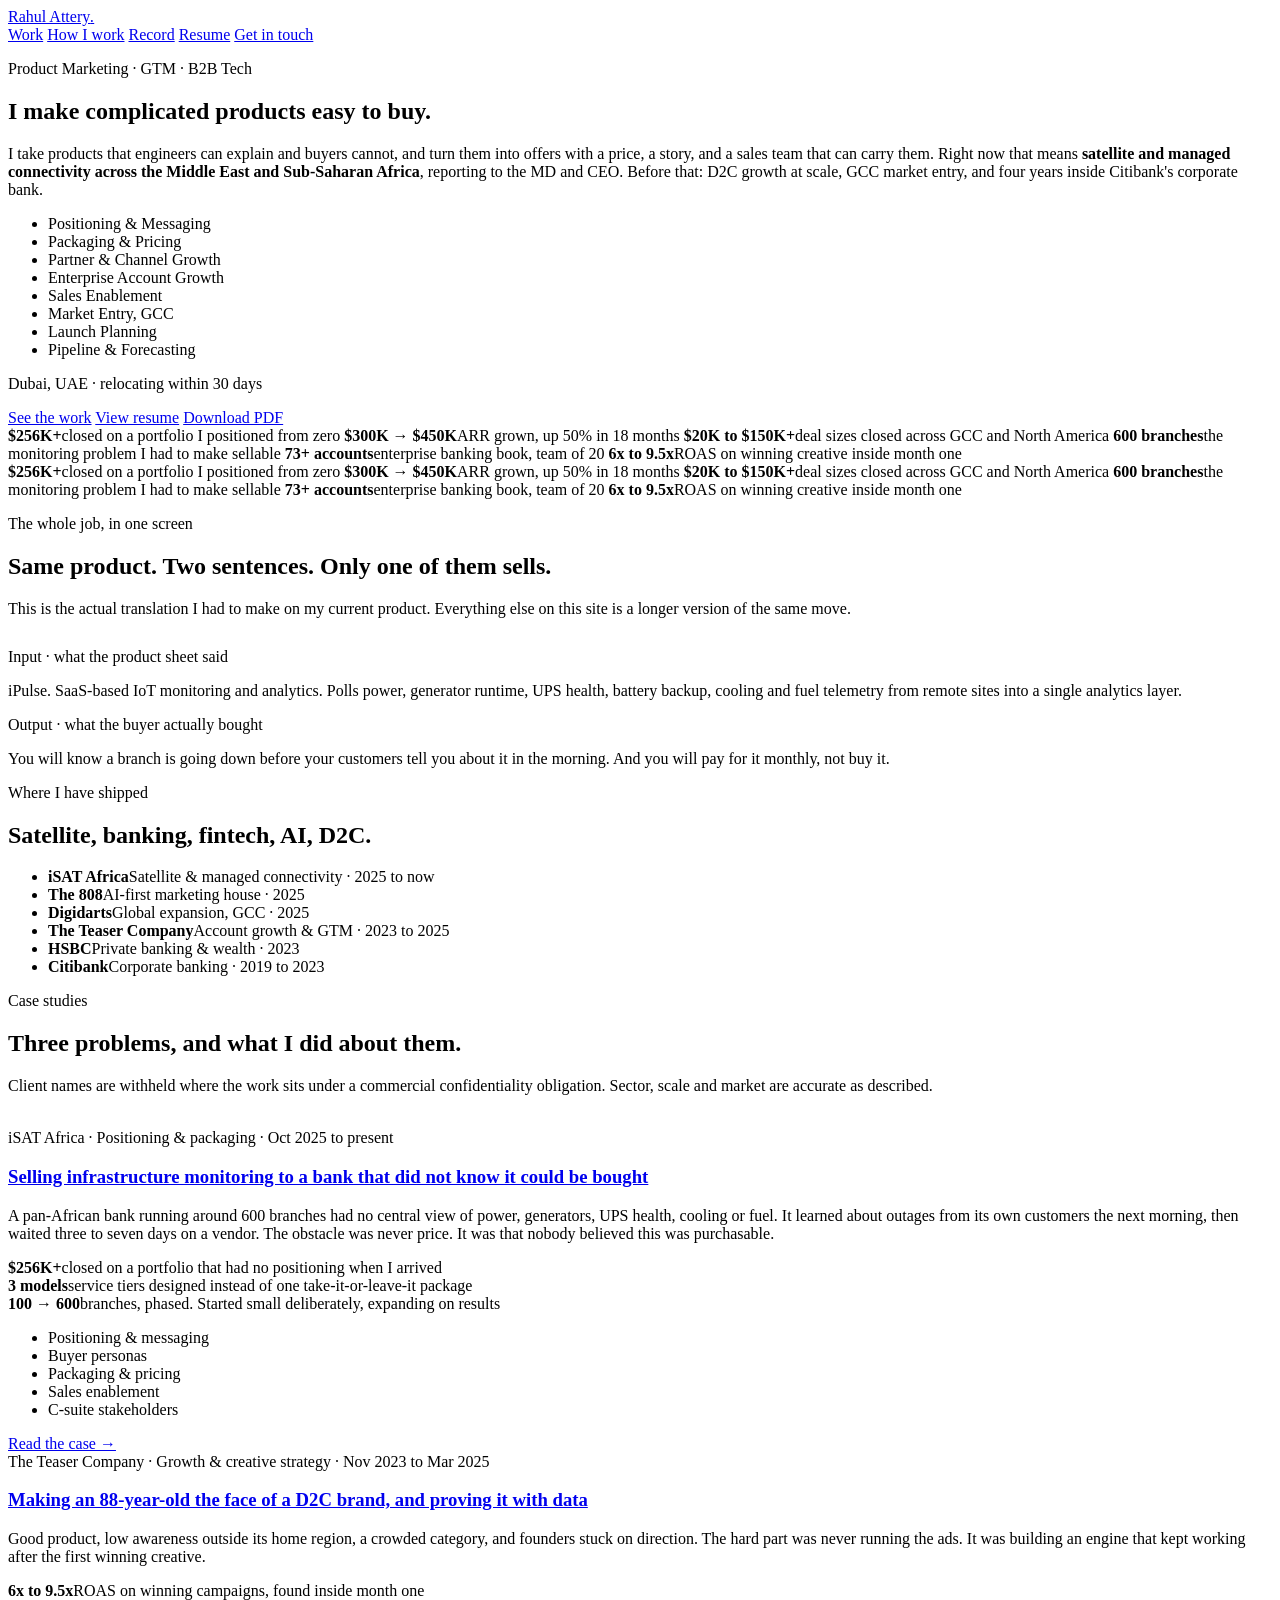
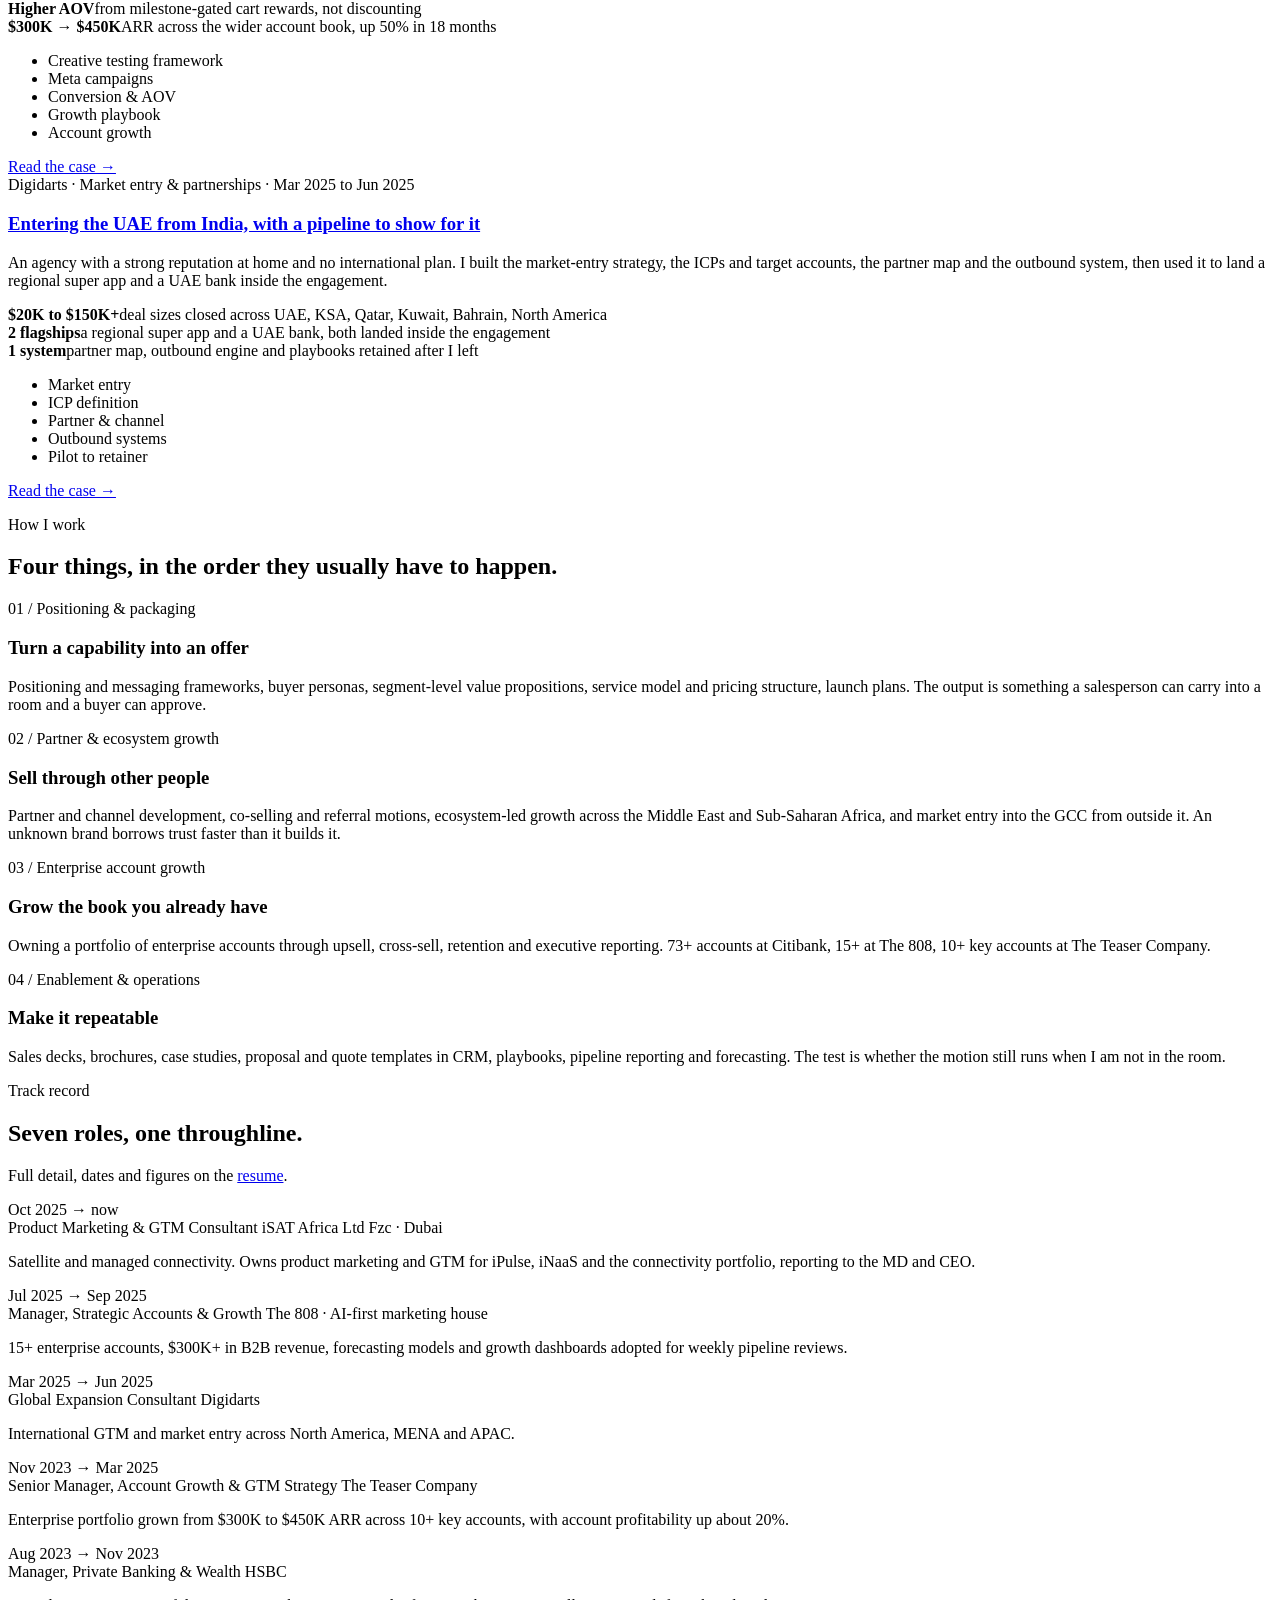
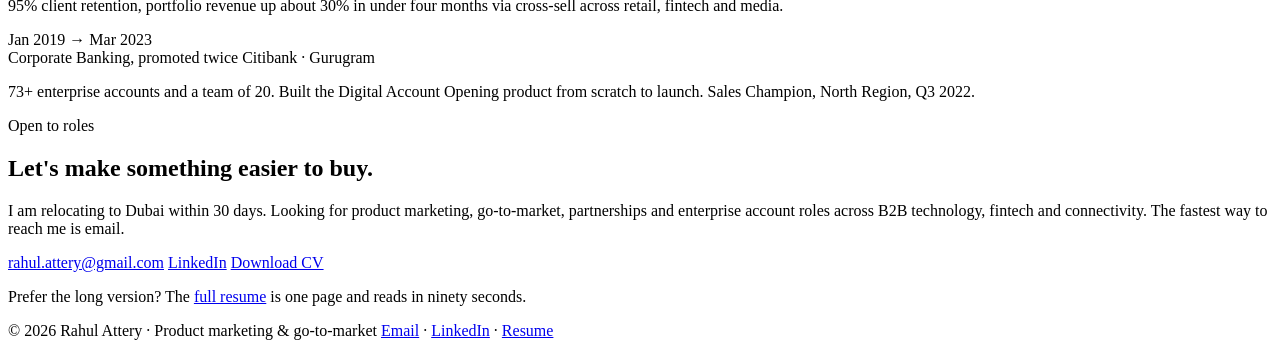
==== index.html @ 6b02cf7b "Add files via upload" ====
<!DOCTYPE html>
<html lang="en">
<head>
<meta charset="utf-8">
<meta name="viewport" content="width=device-width, initial-scale=1">
<title>Rahul Attery | Product Marketing &amp; Go-to-Market | B2B Tech, Fintech, Connectivity</title>
<meta name="description" content="Product marketing and GTM lead. I take products engineers can explain and buyers cannot, and turn them into offers with a price, a story and a sales team that can carry them. Dubai, UAE.">
<meta property="og:title" content="Rahul Attery | Product Marketing &amp; Go-to-Market">
<meta property="og:description" content="I make complicated products easy to buy. Selected work in satellite and managed connectivity, D2C growth and GCC market entry.">
<meta property="og:type" content="website">
<link rel="preconnect" href="https://fonts.googleapis.com">
<link rel="preconnect" href="https://fonts.gstatic.com" crossorigin>
<link href="https://fonts.googleapis.com/css2?family=Bricolage+Grotesque:opsz,wght@12..96,400;12..96,700;12..96,800&family=Inter:wght@400;500;600&family=Instrument+Serif:ital@0;1&family=JetBrains+Mono:wght@400;500;700&display=swap" rel="stylesheet">
<link rel="stylesheet" href="assets/site.css">
</head>
<body>

<header class="nav">
  <div class="nav__in">
    <a class="brand" href="index.html">Rahul Attery<em>.</em></a>
    <nav class="navlinks" aria-label="Main">
      <a href="#work">Work</a>
      <a class="hide-xs" href="#how">How I work</a>
      <a class="hide-xs" href="#record">Record</a>
      <a href="resume.html">Resume</a>
      <a class="btn btn--sm btn--flame" href="#contact">Get in touch</a>
    </nav>
  </div>
</header>

<main>

  <!-- HERO -->
  <section class="wrap hero" id="top">
    <p class="eyebrow eyebrow--flame"><span class="dot"></span> Product Marketing &middot; GTM &middot; B2B Tech</p>
    <h1>I make complicated products <span class="it">easy to buy.</span></h1>
    <p class="hero__sub">I take products that engineers can explain and buyers cannot, and turn them into offers with a price, a story, and a sales team that can carry them. Right now that means <b>satellite and managed connectivity across the Middle East and Sub-Saharan Africa</b>, reporting to the MD and CEO. Before that: D2C growth at scale, GCC market entry, and four years inside Citibank's corporate bank.</p>

    <ul class="pillrow">
      <li>Positioning &amp; Messaging</li>
      <li>Packaging &amp; Pricing</li>
      <li>Partner &amp; Channel Growth</li>
      <li>Enterprise Account Growth</li>
      <li>Sales Enablement</li>
      <li>Market Entry, GCC</li>
      <li>Launch Planning</li>
      <li>Pipeline &amp; Forecasting</li>
    </ul>

    <p class="locbadge"><span class="dot dot--live"></span> Dubai, UAE &middot; relocating within 30 days</p>

    <div class="ctarow">
      <a class="btn" href="#work">See the work</a>
      <a class="btn btn--ghost" href="resume.html">View resume</a>
      <a class="btn btn--ghost" href="assets/Rahul_Attery_Resume.pdf" download>Download PDF</a>
    </div>
  </section>

  <!-- TICKER -->
  <div class="ticker" aria-label="Headline numbers">
    <div class="ticker__track">
      <div>
        <b>$256K+</b><span>closed on a portfolio I positioned from zero</span>
        <b>$300K &rarr; $450K</b><span>ARR grown, up 50% in 18 months</span>
        <b>$20K to $150K+</b><span>deal sizes closed across GCC and North America</span>
        <b>600 branches</b><span>the monitoring problem I had to make sellable</span>
        <b>73+ accounts</b><span>enterprise banking book, team of 20</span>
        <b>6x to 9.5x</b><span>ROAS on winning creative inside month one</span>
      </div>
      <div aria-hidden="true">
        <b>$256K+</b><span>closed on a portfolio I positioned from zero</span>
        <b>$300K &rarr; $450K</b><span>ARR grown, up 50% in 18 months</span>
        <b>$20K to $150K+</b><span>deal sizes closed across GCC and North America</span>
        <b>600 branches</b><span>the monitoring problem I had to make sellable</span>
        <b>73+ accounts</b><span>enterprise banking book, team of 20</span>
        <b>6x to 9.5x</b><span>ROAS on winning creative inside month one</span>
      </div>
    </div>
  </div>

  <!-- SIGNATURE -->
  <section class="wrap section" id="translate">
    <div class="shead rv" style="margin-bottom: 30px;">
      <p class="eyebrow eyebrow--plain">The whole job, in one screen</p>
      <h2>Same product. <span class="it">Two sentences.</span> Only one of them sells.</h2>
      <p>This is the actual translation I had to make on my current product. Everything else on this site is a longer version of the same move.</p>
    </div>

    <div class="signal rv">
      <div class="signal__raw">
        <span class="lab">Input &middot; what the product sheet said</span>
        <p>iPulse. SaaS-based IoT monitoring and analytics. Polls power, generator runtime, UPS health, battery backup, cooling and fuel telemetry from remote sites into a single analytics layer.</p>
      </div>
      <div class="signal__out">
        <span class="lab">Output &middot; what the buyer actually bought</span>
        <p>You will know a branch is going down before your customers tell you about it in the morning. And you will pay for it monthly, not buy it.</p>
      </div>
    </div>
  </section>

  <!-- ORGS -->
  <section class="wrap section" style="padding-top: 0;">
    <div class="shead shead--wide rv">
      <p class="eyebrow eyebrow--aqua">Where I have shipped</p>
      <h2>Satellite, banking, fintech, AI, D2C.</h2>
    </div>
    <ul class="orgs rv">
      <li><b>iSAT Africa</b><span>Satellite &amp; managed connectivity &middot; 2025 to now</span></li>
      <li><b>The 808</b><span>AI-first marketing house &middot; 2025</span></li>
      <li><b>Digidarts</b><span>Global expansion, GCC &middot; 2025</span></li>
      <li><b>The Teaser Company</b><span>Account growth &amp; GTM &middot; 2023 to 2025</span></li>
      <li><b>HSBC</b><span>Private banking &amp; wealth &middot; 2023</span></li>
      <li><b>Citibank</b><span>Corporate banking &middot; 2019 to 2023</span></li>
    </ul>
  </section>

  <!-- WORK -->
  <section class="wrap section" id="work">
    <div class="shead shead--wide rv" style="margin-bottom: 34px;">
      <p class="eyebrow">Case studies</p>
      <h2>Three problems, and <span class="it">what I did about them.</span></h2>
      <p>Client names are withheld where the work sits under a commercial confidentiality obligation. Sector, scale and market are accurate as described.</p>
    </div>

    <!-- CASE 1 -->
    <article class="case-card cc--1 rv">
      <div class="case-card__bar">iSAT Africa &middot; Positioning &amp; packaging &middot; Oct 2025 to present</div>
      <div class="case-card__body">
        <h3><a href="work/isat-ipulse.html">Selling infrastructure monitoring to a bank that did not know it could be bought</a></h3>
        <p class="case-card__lede">A pan-African bank running around 600 branches had no central view of power, generators, UPS health, cooling or fuel. It learned about outages from its own customers the next morning, then waited three to seven days on a vendor. The obstacle was never price. It was that nobody believed this was purchasable.</p>
        <div class="stats">
          <div class="stat"><b>$256K+</b><span>closed on a portfolio that had no positioning when I arrived</span></div>
          <div class="stat"><b>3 models</b><span>service tiers designed instead of one take-it-or-leave-it package</span></div>
          <div class="stat"><b>100 &rarr; 600</b><span>branches, phased. Started small deliberately, expanding on results</span></div>
        </div>
        <ul class="tags">
          <li>Positioning &amp; messaging</li><li>Buyer personas</li><li>Packaging &amp; pricing</li><li>Sales enablement</li><li>C-suite stakeholders</li>
        </ul>
        <a class="btn btn--sm" href="work/isat-ipulse.html">Read the case &rarr;</a>
      </div>
    </article>

    <!-- CASE 2 -->
    <article class="case-card cc--2 rv">
      <div class="case-card__bar">The Teaser Company &middot; Growth &amp; creative strategy &middot; Nov 2023 to Mar 2025</div>
      <div class="case-card__body">
        <h3><a href="work/d2c-growth-engine.html">Making an 88-year-old the face of a D2C brand, and proving it with data</a></h3>
        <p class="case-card__lede">Good product, low awareness outside its home region, a crowded category, and founders stuck on direction. The hard part was never running the ads. It was building an engine that kept working after the first winning creative.</p>
        <div class="stats">
          <div class="stat"><b>6x to 9.5x</b><span>ROAS on winning campaigns, found inside month one</span></div>
          <div class="stat"><b>Higher AOV</b><span>from milestone-gated cart rewards, not discounting</span></div>
          <div class="stat"><b>$300K &rarr; $450K</b><span>ARR across the wider account book, up 50% in 18 months</span></div>
        </div>
        <ul class="tags">
          <li>Creative testing framework</li><li>Meta campaigns</li><li>Conversion &amp; AOV</li><li>Growth playbook</li><li>Account growth</li>
        </ul>
        <a class="btn btn--sm" href="work/d2c-growth-engine.html">Read the case &rarr;</a>
      </div>
    </article>

    <!-- CASE 3 -->
    <article class="case-card cc--3 rv">
      <div class="case-card__bar">Digidarts &middot; Market entry &amp; partnerships &middot; Mar 2025 to Jun 2025</div>
      <div class="case-card__body">
        <h3><a href="work/mena-market-entry.html">Entering the UAE from India, with a pipeline to show for it</a></h3>
        <p class="case-card__lede">An agency with a strong reputation at home and no international plan. I built the market-entry strategy, the ICPs and target accounts, the partner map and the outbound system, then used it to land a regional super app and a UAE bank inside the engagement.</p>
        <div class="stats">
          <div class="stat"><b>$20K to $150K+</b><span>deal sizes closed across UAE, KSA, Qatar, Kuwait, Bahrain, North America</span></div>
          <div class="stat"><b>2 flagships</b><span>a regional super app and a UAE bank, both landed inside the engagement</span></div>
          <div class="stat"><b>1 system</b><span>partner map, outbound engine and playbooks retained after I left</span></div>
        </div>
        <ul class="tags">
          <li>Market entry</li><li>ICP definition</li><li>Partner &amp; channel</li><li>Outbound systems</li><li>Pilot to retainer</li>
        </ul>
        <a class="btn btn--sm" href="work/mena-market-entry.html">Read the case &rarr;</a>
      </div>
    </article>
  </section>

  <!-- HOW I WORK -->
  <section class="wrap section" id="how">
    <div class="shead shead--wide rv">
      <p class="eyebrow eyebrow--violet">How I work</p>
      <h2>Four things, in the order they <span class="it">usually have to happen.</span></h2>
    </div>
    <div class="spec">
      <div class="spec__item rv">
        <span class="spec__no">01 / Positioning &amp; packaging</span>
        <h3>Turn a capability into an offer</h3>
        <p>Positioning and messaging frameworks, buyer personas, segment-level value propositions, service model and pricing structure, launch plans. The output is something a salesperson can carry into a room and a buyer can approve.</p>
      </div>
      <div class="spec__item rv">
        <span class="spec__no">02 / Partner &amp; ecosystem growth</span>
        <h3>Sell through other people</h3>
        <p>Partner and channel development, co-selling and referral motions, ecosystem-led growth across the Middle East and Sub-Saharan Africa, and market entry into the GCC from outside it. An unknown brand borrows trust faster than it builds it.</p>
      </div>
      <div class="spec__item rv">
        <span class="spec__no">03 / Enterprise account growth</span>
        <h3>Grow the book you already have</h3>
        <p>Owning a portfolio of enterprise accounts through upsell, cross-sell, retention and executive reporting. 73+ accounts at Citibank, 15+ at The 808, 10+ key accounts at The Teaser Company.</p>
      </div>
      <div class="spec__item rv">
        <span class="spec__no">04 / Enablement &amp; operations</span>
        <h3>Make it repeatable</h3>
        <p>Sales decks, brochures, case studies, proposal and quote templates in CRM, playbooks, pipeline reporting and forecasting. The test is whether the motion still runs when I am not in the room.</p>
      </div>
    </div>
  </section>

  <!-- RECORD -->
  <section class="wrap section" id="record">
    <div class="shead shead--wide rv">
      <p class="eyebrow eyebrow--aqua">Track record</p>
      <h2>Seven roles, one throughline.</h2>
      <p>Full detail, dates and figures on the <a href="resume.html">resume</a>.</p>
    </div>
    <div class="tl rv">
      <div class="tl__row">
        <span class="tl__when">Oct 2025 &rarr; now</span>
        <div>
          <span class="tl__role">Product Marketing &amp; GTM Consultant</span>
          <span class="tl__org">iSAT Africa Ltd Fzc &middot; Dubai</span>
          <p class="tl__what">Satellite and managed connectivity. Owns product marketing and GTM for iPulse, iNaaS and the connectivity portfolio, reporting to the MD and CEO.</p>
        </div>
      </div>
      <div class="tl__row">
        <span class="tl__when">Jul 2025 &rarr; Sep 2025</span>
        <div>
          <span class="tl__role">Manager, Strategic Accounts &amp; Growth</span>
          <span class="tl__org">The 808 &middot; AI-first marketing house</span>
          <p class="tl__what">15+ enterprise accounts, $300K+ in B2B revenue, forecasting models and growth dashboards adopted for weekly pipeline reviews.</p>
        </div>
      </div>
      <div class="tl__row">
        <span class="tl__when">Mar 2025 &rarr; Jun 2025</span>
        <div>
          <span class="tl__role">Global Expansion Consultant</span>
          <span class="tl__org">Digidarts</span>
          <p class="tl__what">International GTM and market entry across North America, MENA and APAC.</p>
        </div>
      </div>
      <div class="tl__row">
        <span class="tl__when">Nov 2023 &rarr; Mar 2025</span>
        <div>
          <span class="tl__role">Senior Manager, Account Growth &amp; GTM Strategy</span>
          <span class="tl__org">The Teaser Company</span>
          <p class="tl__what">Enterprise portfolio grown from $300K to $450K ARR across 10+ key accounts, with account profitability up about 20%.</p>
        </div>
      </div>
      <div class="tl__row">
        <span class="tl__when">Aug 2023 &rarr; Nov 2023</span>
        <div>
          <span class="tl__role">Manager, Private Banking &amp; Wealth</span>
          <span class="tl__org">HSBC</span>
          <p class="tl__what">95% client retention, portfolio revenue up about 30% in under four months via cross-sell across retail, fintech and media.</p>
        </div>
      </div>
      <div class="tl__row">
        <span class="tl__when">Jan 2019 &rarr; Mar 2023</span>
        <div>
          <span class="tl__role">Corporate Banking, promoted twice</span>
          <span class="tl__org">Citibank &middot; Gurugram</span>
          <p class="tl__what">73+ enterprise accounts and a team of 20. Built the Digital Account Opening product from scratch to launch. Sales Champion, North Region, Q3 2022.</p>
        </div>
      </div>
    </div>
  </section>

  <!-- CONTACT -->
  <section class="wrap section" id="contact">
    <div class="cta rv">
      <p class="eyebrow eyebrow--flame"><span class="dot dot--live"></span> Open to roles</p>
      <h2>Let's make something <span class="it">easier to buy.</span></h2>
      <p>I am relocating to Dubai within 30 days. Looking for product marketing, go-to-market, partnerships and enterprise account roles across B2B technology, fintech and connectivity. The fastest way to reach me is email.</p>
      <div class="ctarow">
        <a class="btn" href="mailto:rahul.attery@gmail.com">rahul.attery@gmail.com</a>
        <a class="btn btn--ghost" href="https://linkedin.com/in/rahulattery" target="_blank" rel="noopener">LinkedIn</a>
        <a class="btn btn--ghost" href="assets/Rahul_Attery_Resume.pdf" download>Download CV</a>
      </div>
      <p class="contactline">Prefer the long version? The <a href="resume.html">full resume</a> is one page and reads in ninety seconds.</p>
    </div>
  </section>

</main>

<footer class="wrap foot">
  <span>&copy; 2026 Rahul Attery &middot; Product marketing &amp; go-to-market</span>
  <span><a href="mailto:rahul.attery@gmail.com">Email</a> &middot; <a href="https://linkedin.com/in/rahulattery" target="_blank" rel="noopener">LinkedIn</a> &middot; <a href="resume.html">Resume</a></span>
</footer>

<script src="assets/site.js"></script>
</body>
</html>
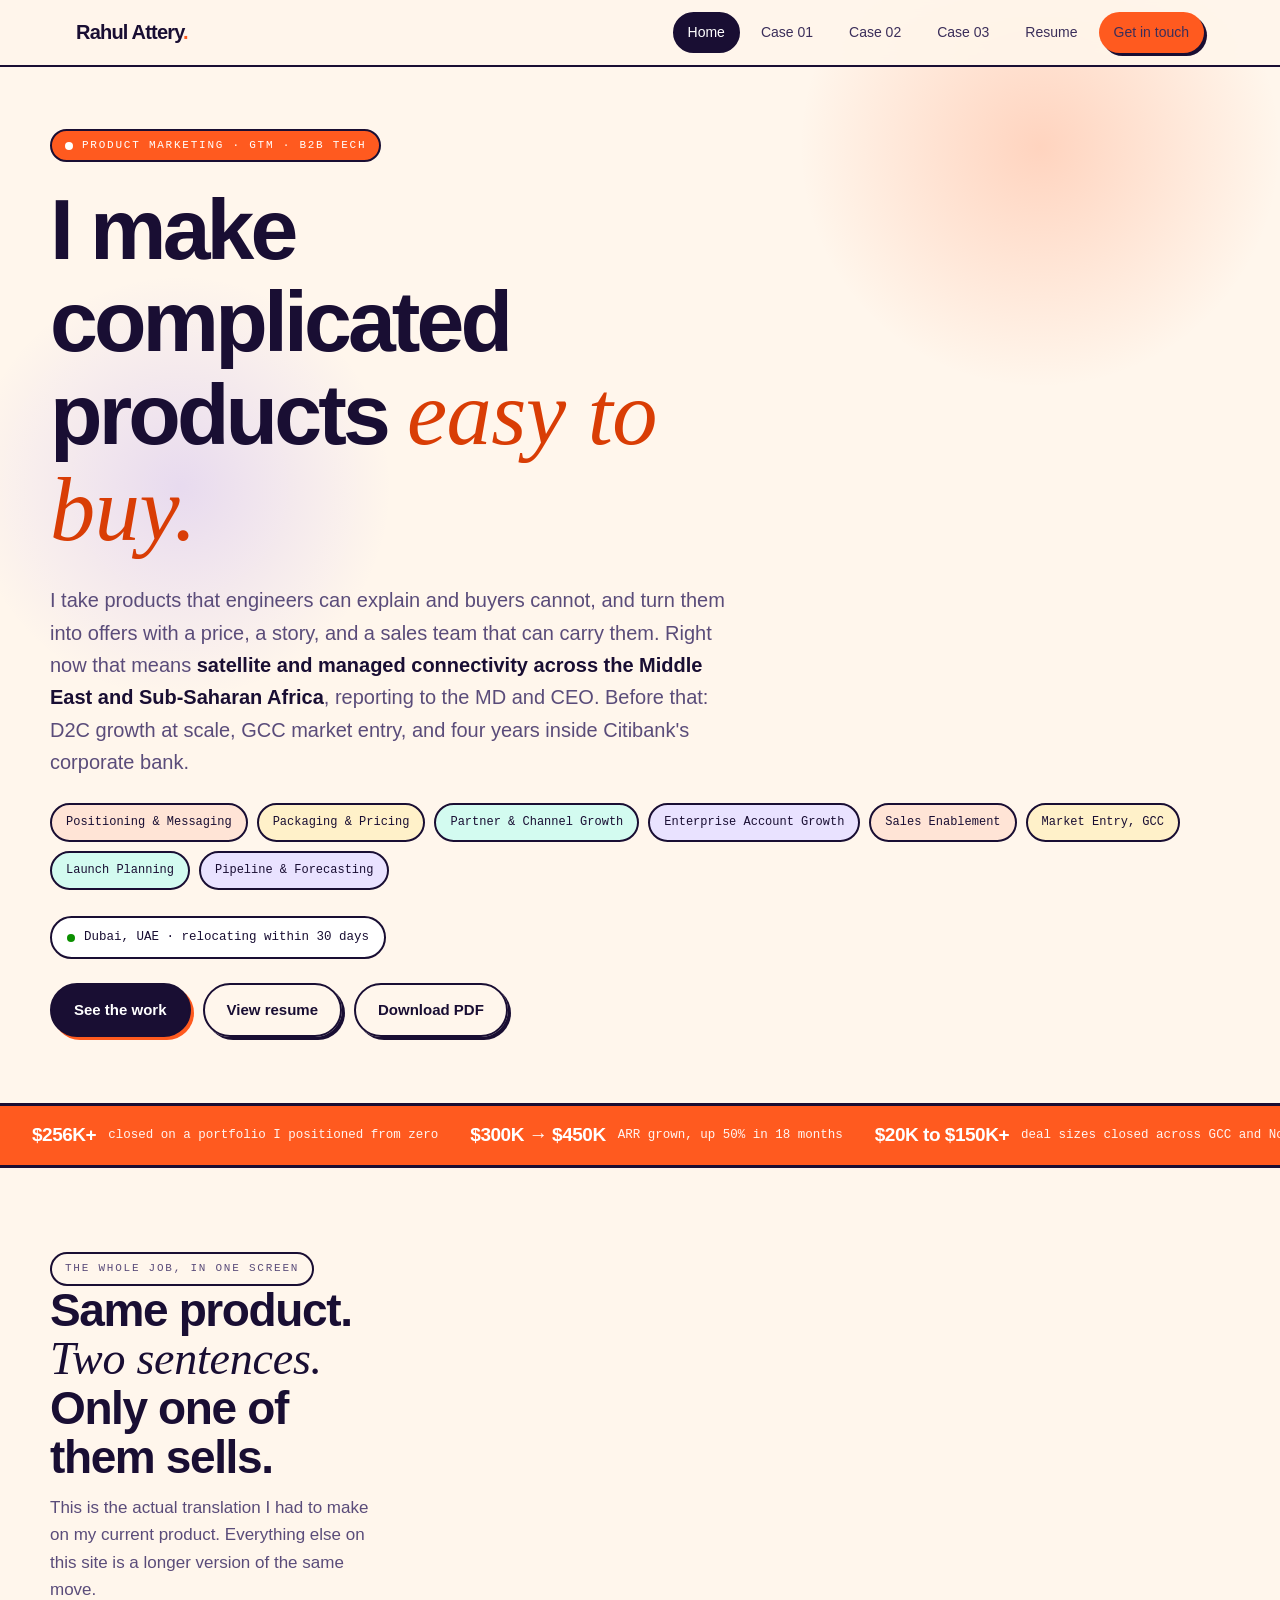
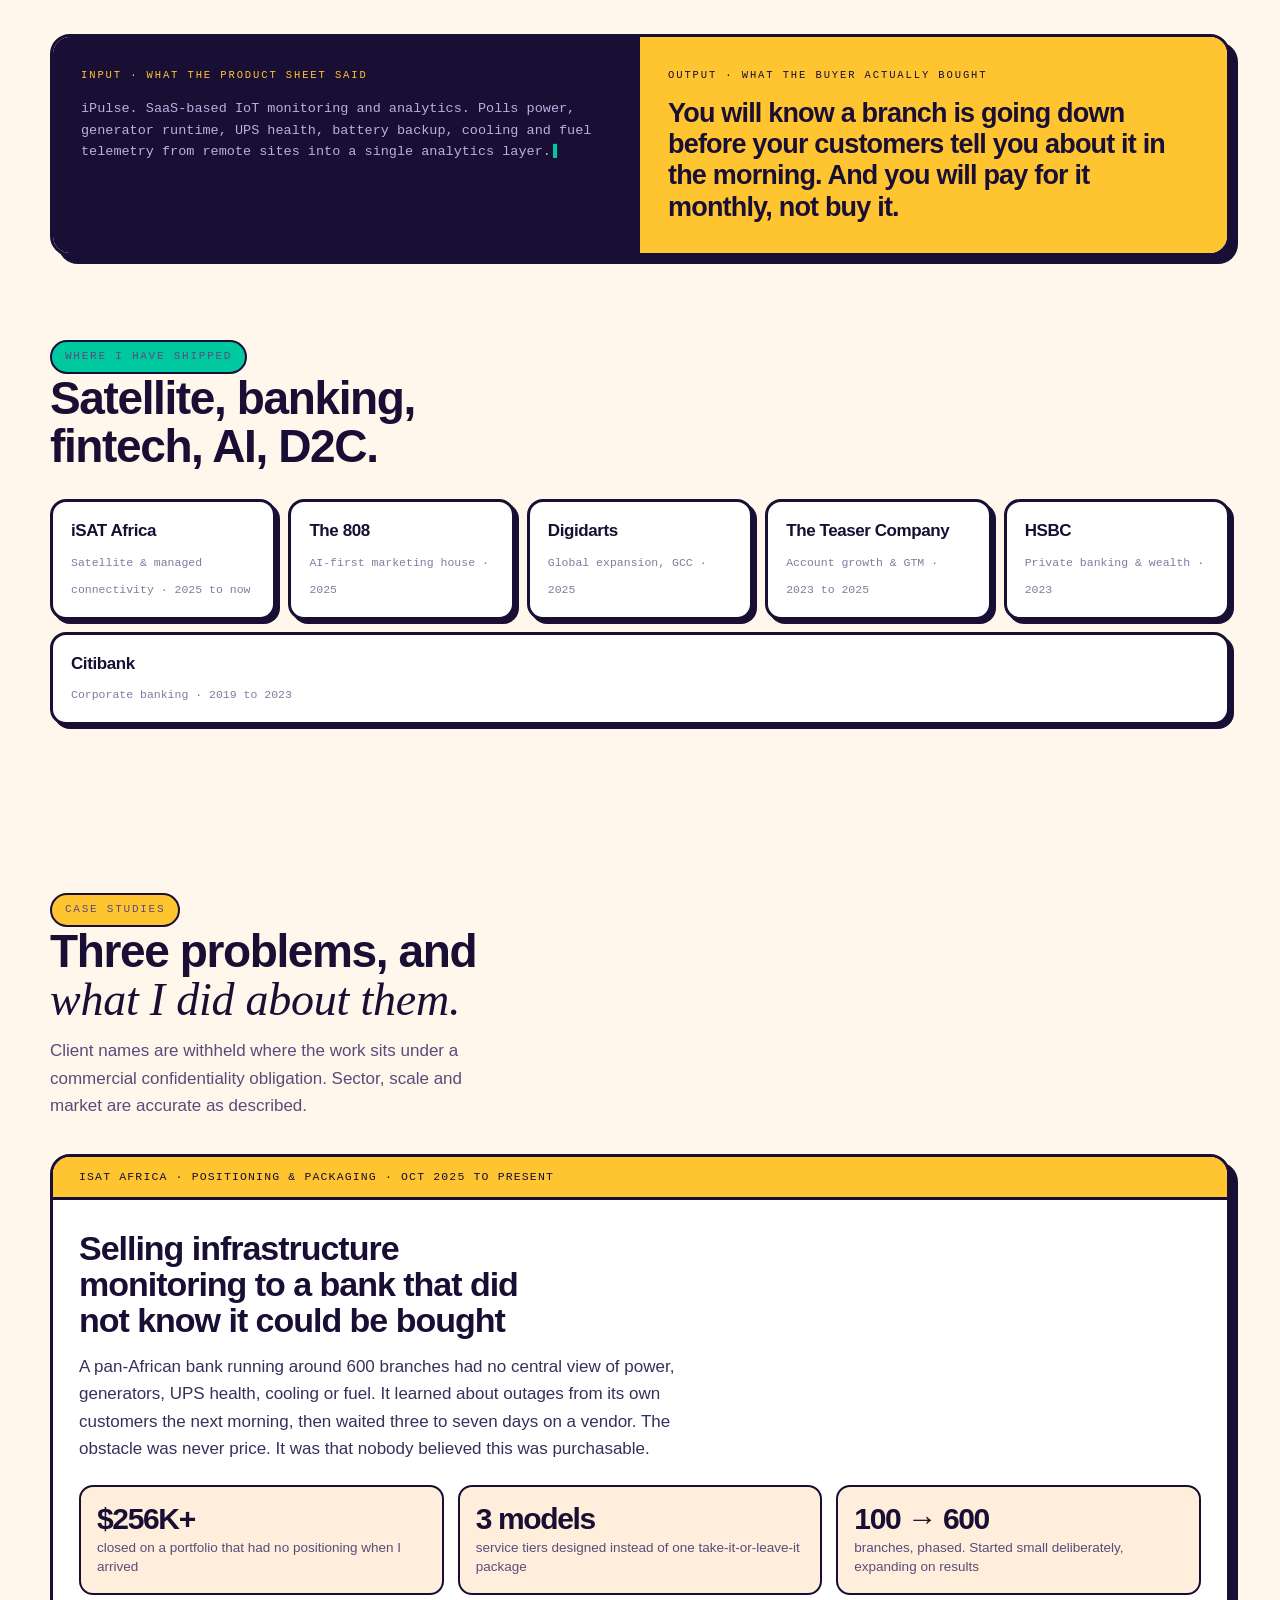
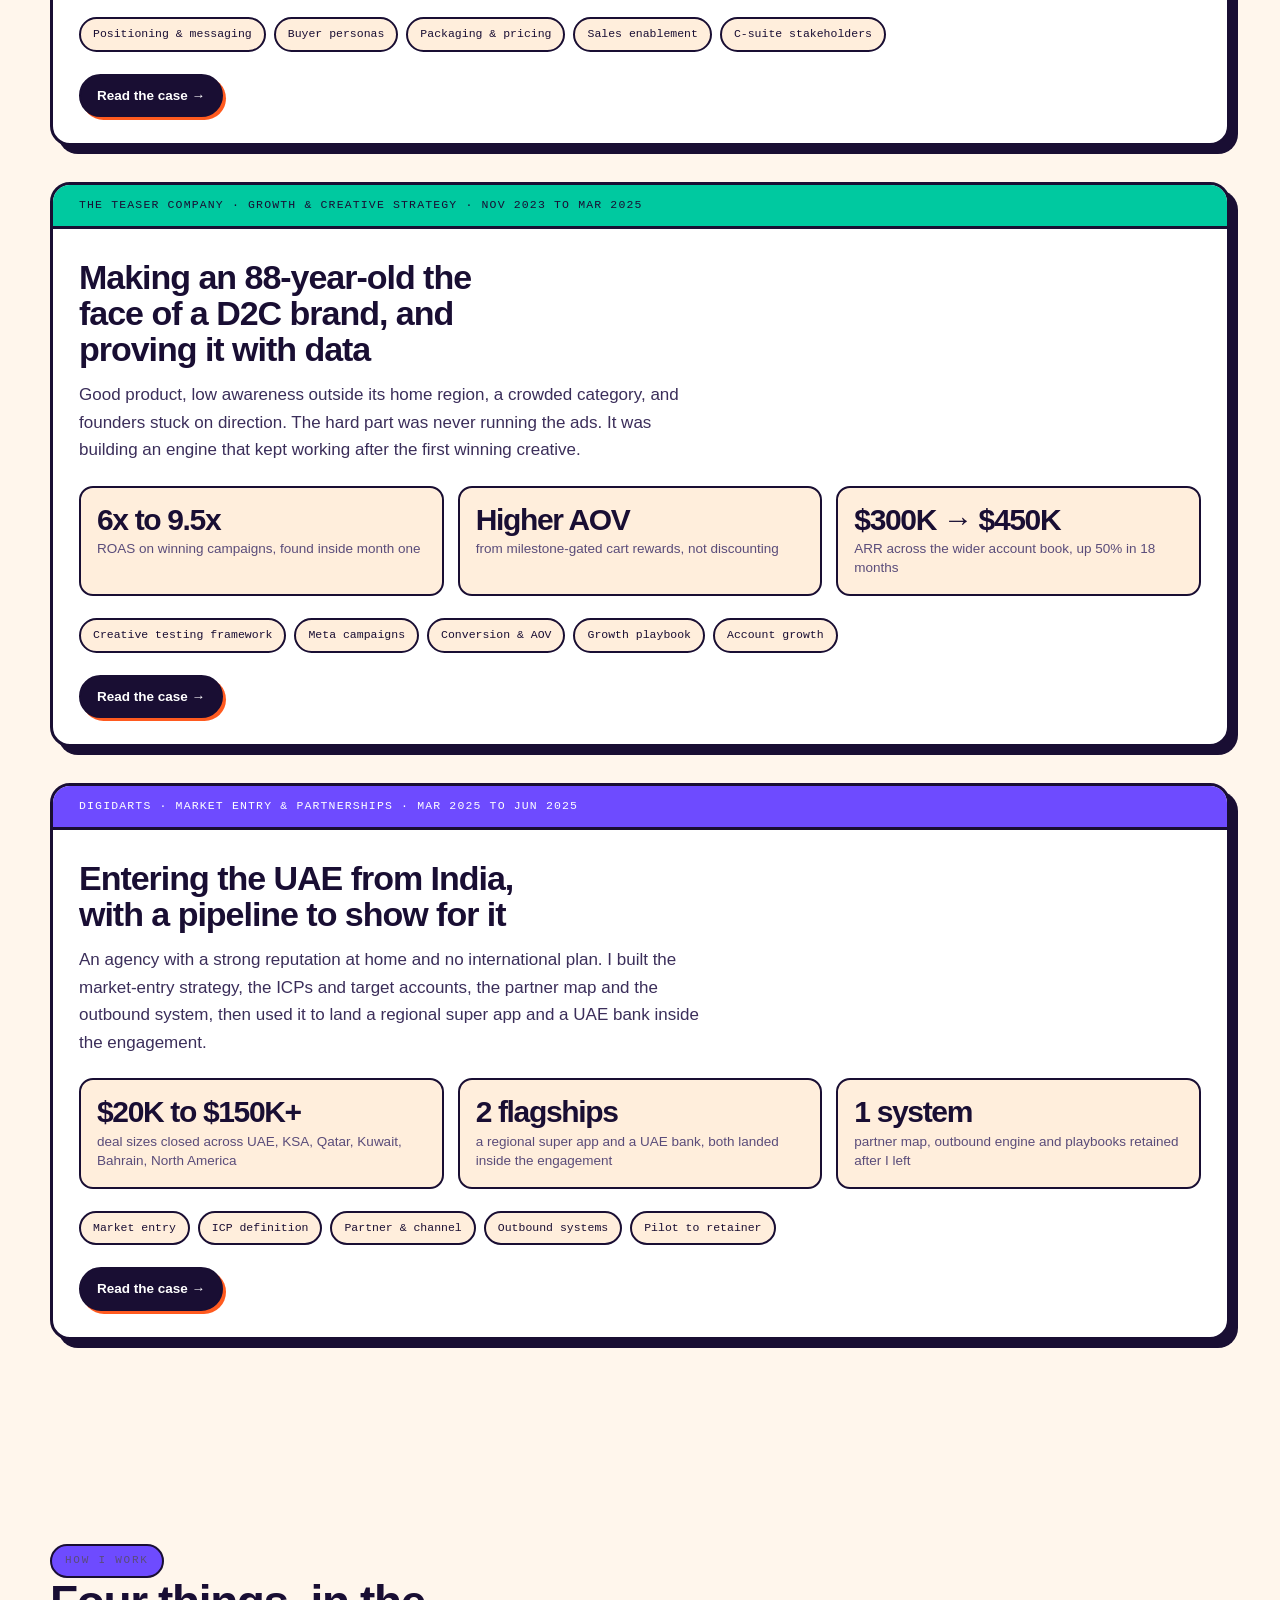
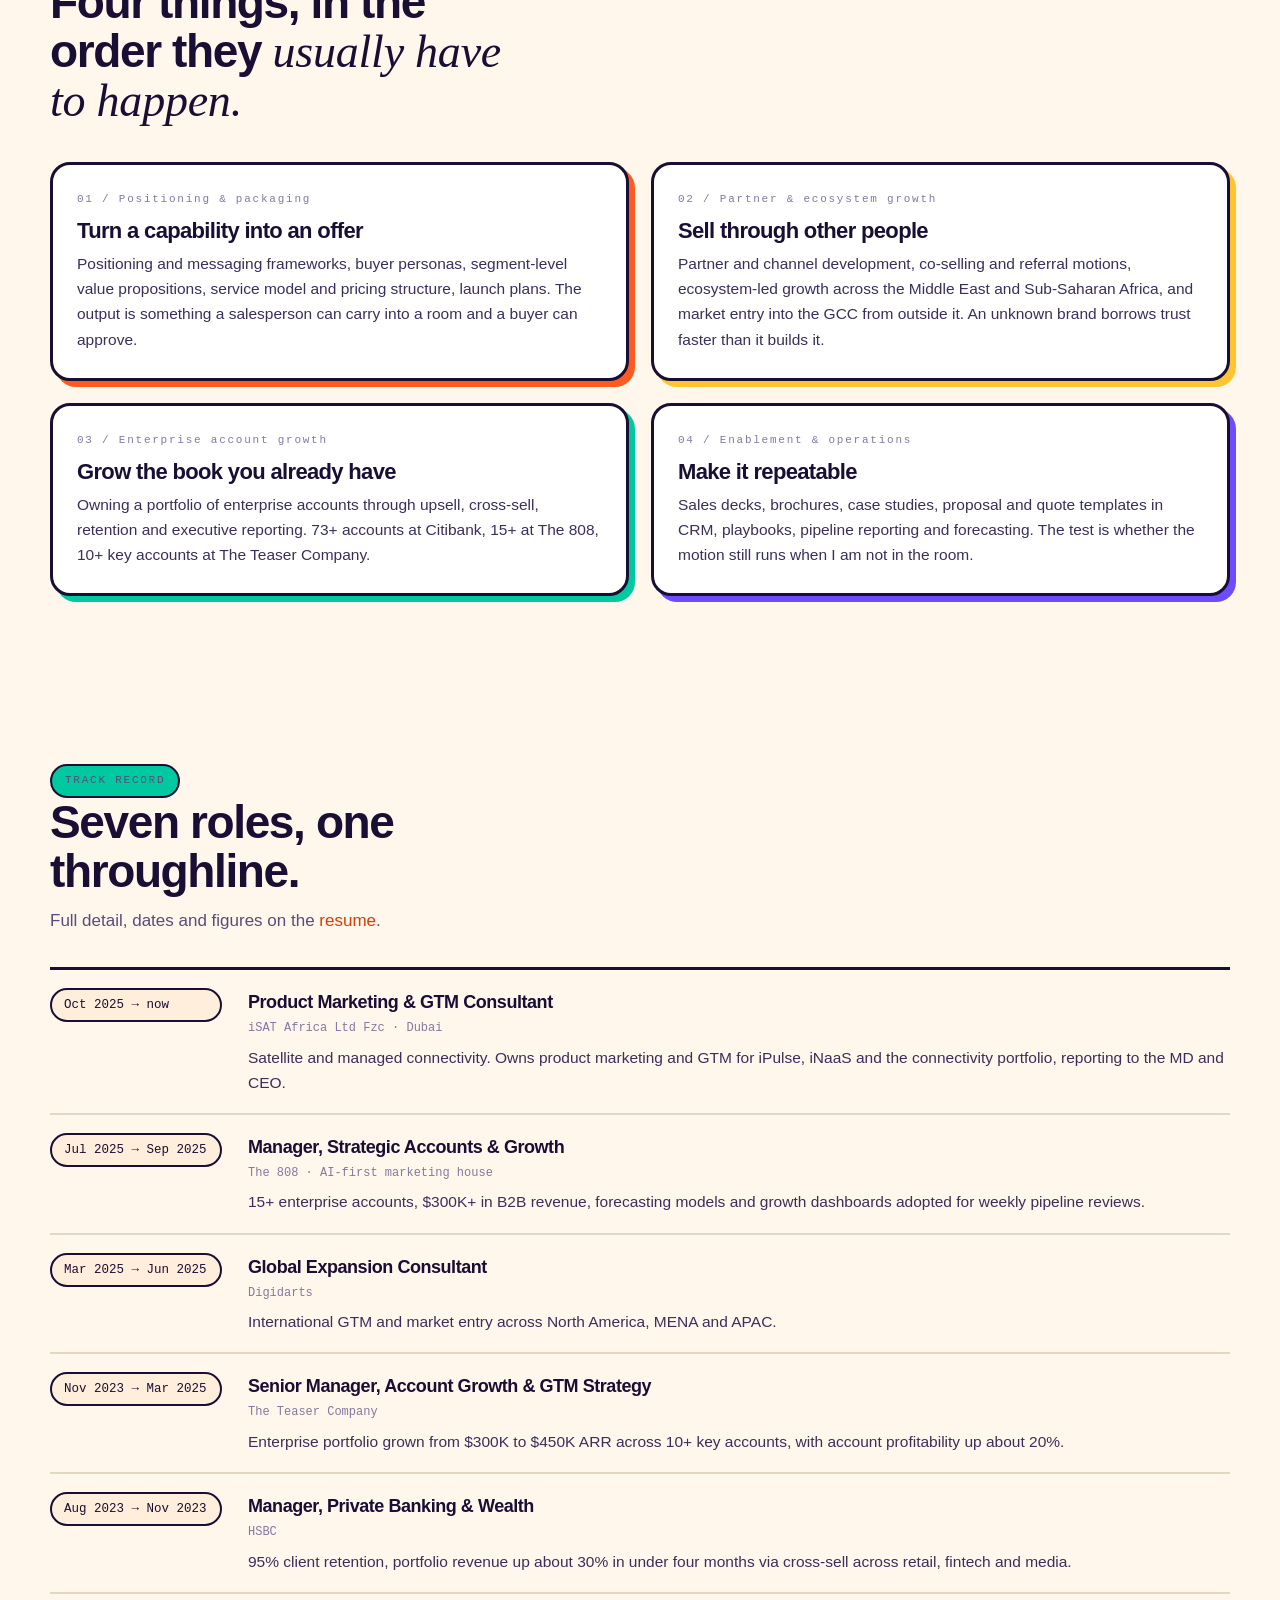
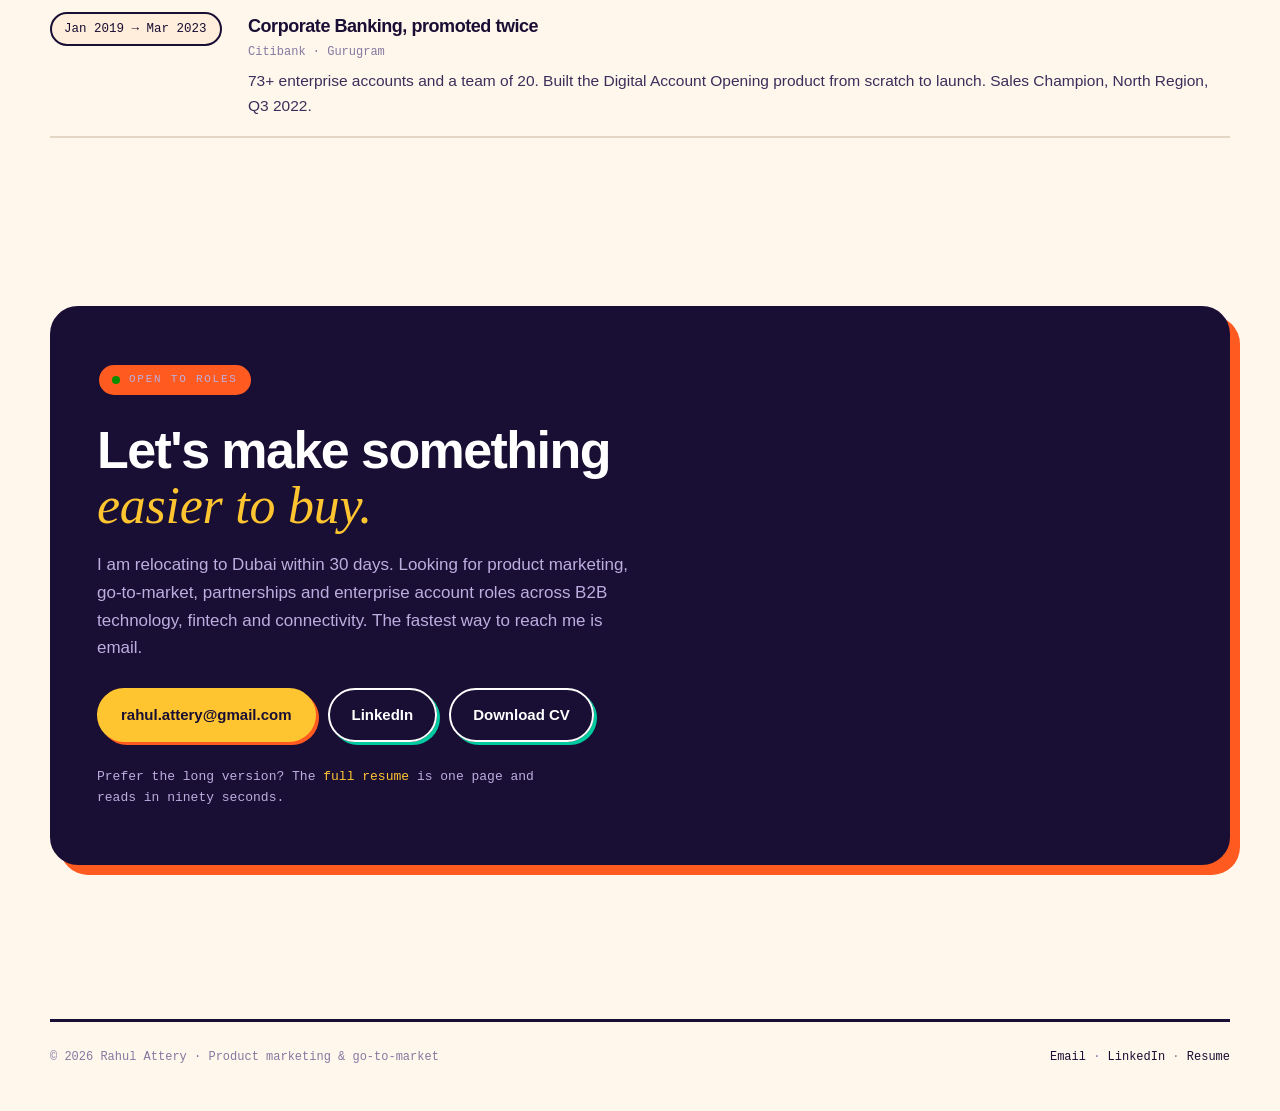
==== commit 0e1608ad: "Add files via upload" ====
--- a/index.html
+++ b/index.html
@@ -11,24 +11,420 @@
 <link rel="preconnect" href="https://fonts.googleapis.com">
 <link rel="preconnect" href="https://fonts.gstatic.com" crossorigin>
 <link href="https://fonts.googleapis.com/css2?family=Bricolage+Grotesque:opsz,wght@12..96,400;12..96,700;12..96,800&family=Inter:wght@400;500;600&family=Instrument+Serif:ital@0;1&family=JetBrains+Mono:wght@400;500;700&display=swap" rel="stylesheet">
-<link rel="stylesheet" href="assets/site.css">
+<style>
+/* ==========================================================================
+   Rahul Attery portfolio, v2
+   Concept: the signal and the sentence. Raw telemetry on one side, the
+   sentence that actually sold it on the other.
+   Type:   Bricolage Grotesque (display) / Instrument Serif italic (accent)
+           Inter (body) / JetBrains Mono (data)
+   ========================================================================== */
+
+:root {
+  --paper:    #FFF6EC;
+  --paper-2:  #FFEEDC;
+  --card:     #FFFFFF;
+  --ink:      #190E33;
+  --ink-2:    #3B2E5A;
+  --ink-soft: #5A4C7A;
+  --muted:    #8479A0;
+
+  --flame:    #FF5A1F;
+  --flame-dk: #D93D05;
+  --sun:      #FFC531;
+  --aqua:     #00C9A0;
+  --violet:   #6E4BFF;
+
+  --line:     #E4D6C4;
+
+  --display: "Bricolage Grotesque", "Helvetica Neue", Arial, sans-serif;
+  --serif:   "Instrument Serif", Georgia, serif;
+  --body:    "Inter", "Helvetica Neue", Arial, sans-serif;
+  --mono:    "JetBrains Mono", "SFMono-Regular", Consolas, monospace;
+
+  --maxw: 1180px;
+  --r: 20px;
+}
+
+*, *::before, *::after { box-sizing: border-box; }
+html { -webkit-text-size-adjust: 100%; scroll-behavior: smooth; overflow-x: hidden; }
+body {
+  margin: 0;
+  background: var(--paper);
+  color: var(--ink-2);
+  font-family: var(--body);
+  font-size: 17px;
+  line-height: 1.62;
+  -webkit-font-smoothing: antialiased;
+  overflow-x: hidden;
+}
+img { max-width: 100%; display: block; }
+a { color: var(--flame-dk); text-decoration: none; }
+a:hover { text-decoration: underline; text-underline-offset: 3px; }
+:focus-visible { outline: 3px solid var(--violet); outline-offset: 3px; border-radius: 6px; }
+
+h1, h2, h3, h4 {
+  font-family: var(--display); color: var(--ink); margin: 0;
+  font-weight: 700; letter-spacing: -0.03em; line-height: 1.06;
+}
+.it { font-family: var(--serif); font-style: italic; font-weight: 400; letter-spacing: -0.005em; }
+
+.wrap { max-width: var(--maxw); margin: 0 auto; padding: 0 26px; }
+.section { padding: 84px 0; }
+
+/* ---------- eyebrow ---------- */
+.eyebrow {
+  display: inline-flex; align-items: center; gap: 9px;
+  font-family: var(--mono); font-size: 11px; font-weight: 500;
+  letter-spacing: 0.16em; text-transform: uppercase;
+  color: var(--ink); background: var(--sun);
+  padding: 6px 13px; border: 2px solid var(--ink); border-radius: 100px;
+  margin: 0 0 22px;
+}
+.eyebrow--flame  { background: var(--flame); color: #fff; }
+.eyebrow--aqua   { background: var(--aqua); }
+.eyebrow--violet { background: var(--violet); color: #fff; }
+.eyebrow--plain  { background: transparent; }
+
+.dot { width: 8px; height: 8px; border-radius: 50%; background: currentColor; flex: none; }
+.dot--live { background: #0B8F00; animation: blink 1.6s steps(1) infinite; }
+@keyframes blink { 0%,60% { opacity: 1; } 61%,100% { opacity: .22; } }
+
+/* ---------- buttons ---------- */
+.btn {
+  display: inline-flex; align-items: center; gap: 9px;
+  font-family: var(--body); font-size: 15px; font-weight: 600;
+  background: var(--ink); color: #fff;
+  padding: 13px 22px; border: 2px solid var(--ink); border-radius: 100px;
+  box-shadow: 3px 3px 0 var(--flame);
+  transition: transform .14s ease, box-shadow .14s ease;
+}
+.btn:hover { text-decoration: none; color: #fff; transform: translate(-2px,-2px); box-shadow: 5px 5px 0 var(--flame); }
+.btn:active { transform: translate(1px,1px); box-shadow: 1px 1px 0 var(--flame); }
+.btn--flame { background: var(--flame); box-shadow: 3px 3px 0 var(--ink); }
+.btn--flame:hover { box-shadow: 5px 5px 0 var(--ink); }
+.btn--ghost { background: transparent; color: var(--ink); box-shadow: 3px 3px 0 var(--ink); }
+.btn--ghost:hover { color: var(--ink); background: var(--sun); box-shadow: 5px 5px 0 var(--ink); }
+.btn--sm { font-size: 13.5px; padding: 9px 16px; }
+
+/* ---------- nav ---------- */
+.nav {
+  position: sticky; top: 0; z-index: 40;
+  background: rgba(255,246,236,.9);
+  backdrop-filter: saturate(150%) blur(10px);
+  border-bottom: 2px solid var(--ink);
+}
+.nav__in { max-width: var(--maxw); margin: 0 auto; padding: 12px 26px; display: flex; align-items: center; justify-content: space-between; gap: 16px; }
+.brand { font-family: var(--display); font-weight: 800; font-size: 20px; color: var(--ink); letter-spacing: -0.04em; white-space: nowrap; }
+.brand:hover { text-decoration: none; color: var(--flame-dk); }
+.brand em { font-style: normal; color: var(--flame); }
+.navlinks { display: flex; align-items: center; gap: 6px; }
+.navlinks a {
+  font-size: 14px; font-weight: 500; color: var(--ink-2);
+  padding: 7px 13px; border-radius: 100px; border: 2px solid transparent;
+}
+.navlinks a:hover { text-decoration: none; color: var(--ink); background: var(--paper-2); border-color: var(--ink); }
+.navlinks a.on { background: var(--ink); color: #fff; border-color: var(--ink); }
+
+/* ---------- hero ---------- */
+.hero { padding: 62px 0 20px; position: relative; isolation: isolate; }
+.hero::before {
+  content: ""; position: absolute; z-index: -1; pointer-events: none;
+  width: 500px; height: 500px; right: -60px; top: -170px;
+  background: radial-gradient(circle, rgba(255,90,31,.22), rgba(255,90,31,0) 68%);
+}
+.hero::after {
+  content: ""; position: absolute; z-index: -1; pointer-events: none;
+  width: 440px; height: 440px; left: -90px; top: 200px;
+  background: radial-gradient(circle, rgba(110,75,255,.16), rgba(110,75,255,0) 68%);
+}
+.hero h1 { font-size: clamp(42px, 7.2vw, 86px); max-width: 15ch; margin-bottom: 26px; letter-spacing: -0.045em; }
+.hero h1 .it { color: var(--flame-dk); font-size: 1.05em; }
+.hero__sub { font-size: clamp(17px, 1.9vw, 20px); max-width: 62ch; color: var(--ink-soft); margin: 0 0 24px; }
+.hero__sub b { color: var(--ink); font-weight: 600; }
+
+.pillrow { display: flex; flex-wrap: wrap; gap: 9px; padding: 0; margin: 0 0 26px; list-style: none; }
+.pillrow li {
+  font-family: var(--mono); font-size: 12px; font-weight: 500;
+  color: var(--ink); background: var(--card);
+  padding: 8px 14px; border: 2px solid var(--ink); border-radius: 100px;
+}
+.pillrow li:nth-child(4n+1) { background: #FFE4D6; }
+.pillrow li:nth-child(4n+2) { background: #FFF1C9; }
+.pillrow li:nth-child(4n+3) { background: #D3FBF0; }
+.pillrow li:nth-child(4n+4) { background: #E9E2FF; }
+
+.ctarow { display: flex; flex-wrap: wrap; gap: 12px; align-items: center; }
+.locbadge {
+  display: inline-flex; align-items: center; gap: 9px;
+  font-family: var(--mono); font-size: 12.5px; color: var(--ink);
+  background: var(--card); border: 2px solid var(--ink); border-radius: 100px;
+  padding: 9px 15px; margin: 0 0 24px;
+}
+
+/* ---------- ticker ---------- */
+.ticker {
+  border-top: 3px solid var(--ink); border-bottom: 3px solid var(--ink);
+  background: var(--flame); color: #fff; overflow: hidden; padding: 14px 0; margin-top: 46px;
+}
+.ticker__track { display: flex; width: max-content; animation: slide 38s linear infinite; }
+.ticker__track > div { display: flex; align-items: center; }
+.ticker b {
+  font-family: var(--display); font-weight: 800; font-size: 19px;
+  letter-spacing: -0.025em; padding: 0 12px 0 32px; white-space: nowrap;
+}
+.ticker span { font-family: var(--mono); font-size: 12.5px; opacity: .94; white-space: nowrap; }
+@keyframes slide { from { transform: translateX(0); } to { transform: translateX(-50%); } }
+.ticker:hover .ticker__track { animation-play-state: paused; }
+
+/* ---------- signature: signal and sentence ---------- */
+.signal {
+  display: grid; grid-template-columns: 1fr 1fr;
+  border: 3px solid var(--ink); border-radius: var(--r);
+  overflow: hidden; box-shadow: 8px 8px 0 var(--ink); background: var(--card);
+}
+.signal__raw { background: var(--ink); color: #BCAEE0; padding: 30px 28px; }
+.signal__raw .lab { font-family: var(--mono); font-size: 10.5px; letter-spacing: .18em; text-transform: uppercase; color: var(--sun); display: block; margin-bottom: 14px; }
+.signal__raw p { font-family: var(--mono); font-size: 13.5px; line-height: 1.62; margin: 0; }
+.signal__raw p::after { content: "\258C"; color: var(--aqua); animation: blink 1.1s steps(1) infinite; margin-left: 2px; }
+.signal__out { background: var(--sun); color: var(--ink); padding: 30px 28px; }
+.signal__out .lab { font-family: var(--mono); font-size: 10.5px; letter-spacing: .18em; text-transform: uppercase; display: block; margin-bottom: 14px; }
+.signal__out p { font-family: var(--display); font-weight: 700; font-size: clamp(20px, 2.4vw, 27px); line-height: 1.16; letter-spacing: -0.03em; margin: 0; }
+.signal--flame  .signal__out { background: var(--flame); color: #fff; }
+.signal--aqua   .signal__out { background: var(--aqua); }
+.signal--violet .signal__out { background: var(--violet); color: #fff; }
+
+/* ---------- section heads ---------- */
+.shead { max-width: 34ch; }
+.shead h2 { font-size: clamp(30px, 4.4vw, 46px); margin-bottom: 12px; }
+.shead p { color: var(--ink-soft); margin: 0; }
+.shead--wide { max-width: 48ch; }
+
+/* ---------- org strip ---------- */
+.orgs { display: flex; flex-wrap: wrap; gap: 12px; padding: 0; margin: 28px 0 0; list-style: none; }
+.orgs li { background: var(--card); border: 3px solid var(--ink); border-radius: 16px; padding: 15px 18px; box-shadow: 4px 4px 0 var(--ink); flex: 1 1 195px; }
+.orgs b { display: block; font-family: var(--display); font-size: 17px; color: var(--ink); letter-spacing: -0.025em; margin-bottom: 2px; }
+.orgs span { font-family: var(--mono); font-size: 11.5px; color: var(--muted); }
+
+/* ---------- case cards ---------- */
+.case-card {
+  background: var(--card); border: 3px solid var(--ink); border-radius: var(--r);
+  box-shadow: 8px 8px 0 var(--ink); overflow: hidden; margin-bottom: 36px;
+  transition: transform .16s ease, box-shadow .16s ease;
+}
+.case-card:hover { transform: translate(-3px,-3px); box-shadow: 11px 11px 0 var(--ink); }
+.case-card__bar {
+  padding: 11px 26px; border-bottom: 3px solid var(--ink);
+  font-family: var(--mono); font-size: 11.5px; letter-spacing: .1em;
+  text-transform: uppercase; color: var(--ink);
+}
+.cc--1 .case-card__bar { background: var(--sun); }
+.cc--2 .case-card__bar { background: var(--aqua); }
+.cc--3 .case-card__bar { background: var(--violet); color: #fff; }
+.case-card__body { padding: 30px 26px 26px; }
+.case-card__body h3 { font-size: clamp(24px, 3.1vw, 34px); margin-bottom: 14px; max-width: 24ch; }
+.case-card__body h3 a { color: var(--ink); }
+.case-card__body h3 a:hover { text-decoration: none; color: var(--flame-dk); }
+.case-card__lede { margin: 0 0 22px; max-width: 66ch; }
+
+.stats { display: grid; grid-template-columns: repeat(3, 1fr); gap: 14px; margin: 0 0 22px; }
+.stat { border: 2px solid var(--ink); border-radius: 14px; padding: 16px; background: var(--paper-2); }
+.stat b { display: block; font-family: var(--display); font-weight: 800; font-size: clamp(21px, 2.7vw, 30px); color: var(--ink); letter-spacing: -0.045em; line-height: 1.05; margin-bottom: 5px; }
+.stat span { font-size: 13.5px; line-height: 1.4; color: var(--ink-soft); display: block; }
+
+.tags { display: flex; flex-wrap: wrap; gap: 8px; padding: 0; margin: 0 0 22px; list-style: none; }
+.tags li { font-family: var(--mono); font-size: 11.5px; color: var(--ink); background: var(--paper-2); border: 2px solid var(--ink); border-radius: 100px; padding: 6px 12px; }
+
+/* ---------- specialization ---------- */
+.spec { display: grid; grid-template-columns: repeat(2, 1fr); gap: 22px; margin-top: 36px; }
+.spec__item { background: var(--card); border: 3px solid var(--ink); border-radius: var(--r); padding: 26px 24px; }
+.spec__item:nth-child(1) { box-shadow: 6px 6px 0 var(--flame); }
+.spec__item:nth-child(2) { box-shadow: 6px 6px 0 var(--sun); }
+.spec__item:nth-child(3) { box-shadow: 6px 6px 0 var(--aqua); }
+.spec__item:nth-child(4) { box-shadow: 6px 6px 0 var(--violet); }
+.spec__no { font-family: var(--mono); font-size: 11px; letter-spacing: .16em; color: var(--muted); display: block; margin-bottom: 10px; }
+.spec__item h3 { font-size: 22px; margin-bottom: 9px; }
+.spec__item p { margin: 0; font-size: 15.5px; }
+
+/* ---------- timeline ---------- */
+.tl { margin-top: 32px; border-top: 3px solid var(--ink); }
+.tl__row { display: grid; grid-template-columns: 172px 1fr; gap: 12px 26px; padding: 18px 0; border-bottom: 2px solid var(--line); align-items: start; }
+.tl__when { font-family: var(--mono); font-size: 12.5px; color: var(--ink); background: var(--paper-2); border: 2px solid var(--ink); border-radius: 100px; padding: 5px 12px; display: inline-block; }
+.tl__role { font-family: var(--display); font-weight: 700; font-size: 18px; color: var(--ink); letter-spacing: -0.025em; display: block; margin-bottom: 2px; }
+.tl__org { font-family: var(--mono); font-size: 12px; color: var(--muted); display: block; margin-bottom: 6px; }
+.tl__what { margin: 0; font-size: 15.5px; }
+
+/* ---------- CTA ---------- */
+.cta { background: var(--ink); border: 3px solid var(--ink); border-radius: 28px; padding: 54px 44px; box-shadow: 10px 10px 0 var(--flame); }
+.cta h2 { color: #fff; font-size: clamp(30px, 4.6vw, 52px); max-width: 19ch; margin-bottom: 18px; }
+.cta h2 .it { color: var(--sun); }
+.cta p { max-width: 58ch; margin: 0 0 26px; color: #BCAEE0; }
+.cta .btn { background: var(--sun); color: var(--ink); border-color: var(--sun); box-shadow: 3px 3px 0 var(--flame); }
+.cta .btn:hover { color: var(--ink); box-shadow: 5px 5px 0 var(--flame); }
+.cta .btn--ghost { background: transparent; color: #fff; border-color: #fff; box-shadow: 3px 3px 0 var(--aqua); }
+.cta .btn--ghost:hover { background: #fff; color: var(--ink); }
+.cta .contactline { font-family: var(--mono); font-size: 13px; color: #BCAEE0; margin: 24px 0 0; }
+.cta .contactline a { color: var(--sun); }
+
+/* ---------- footer ---------- */
+.foot { border-top: 3px solid var(--ink); margin-top: 70px; padding: 26px 0 44px; font-family: var(--mono); font-size: 12px; color: var(--muted); display: flex; justify-content: space-between; gap: 14px; flex-wrap: wrap; }
+.foot a { color: var(--ink); }
+
+/* ---------- case study page ---------- */
+.crumb { font-family: var(--mono); font-size: 11.5px; letter-spacing: .1em; text-transform: uppercase; color: var(--muted); padding-top: 28px; }
+.crumb a { color: var(--muted); }
+.case-hero { padding: 34px 0 0; }
+.case-hero h1 { font-size: clamp(34px, 5.4vw, 62px); max-width: 20ch; margin-bottom: 20px; }
+.case-hero h1 .it { color: var(--flame-dk); }
+.case-hero__lede { font-size: clamp(17px, 1.9vw, 20px); color: var(--ink-soft); max-width: 62ch; margin: 0 0 26px; }
+
+.factbar { display: flex; flex-wrap: wrap; gap: 10px; margin: 0 0 34px; padding: 0; list-style: none; }
+.factbar li { background: var(--card); border: 2px solid var(--ink); border-radius: 14px; padding: 11px 15px; flex: 1 1 168px; }
+.factbar dt { font-family: var(--mono); font-size: 10px; letter-spacing: .15em; text-transform: uppercase; color: var(--muted); margin: 0 0 3px; }
+.factbar dd { margin: 0; font-size: 14px; color: var(--ink); font-weight: 500; line-height: 1.35; }
+
+.prose { max-width: 70ch; }
+.prose h2 { font-size: clamp(24px, 3.1vw, 33px); margin: 46px 0 14px; }
+.prose h2:first-child { margin-top: 0; }
+.prose h3 { font-size: 20px; margin: 28px 0 8px; }
+.prose p { margin: 0 0 18px; }
+.prose ul { margin: 0 0 18px; padding-left: 0; list-style: none; }
+.prose ul li { position: relative; padding-left: 26px; margin-bottom: 11px; }
+.prose ul li::before { content: ""; position: absolute; left: 4px; top: 10px; width: 9px; height: 9px; background: var(--flame); border: 2px solid var(--ink); border-radius: 3px; }
+.prose strong { color: var(--ink); font-weight: 600; }
+.pull {
+  font-family: var(--display); font-weight: 700; font-size: clamp(21px, 2.7vw, 29px);
+  line-height: 1.16; letter-spacing: -0.03em; color: var(--ink);
+  background: var(--sun); border: 3px solid var(--ink); border-radius: var(--r);
+  padding: 24px 26px; margin: 30px 0; box-shadow: 6px 6px 0 var(--ink);
+}
+.note { font-size: 14px; color: var(--muted); border-left: 3px solid var(--line); padding-left: 14px; }
+.nextbar { display: flex; justify-content: space-between; align-items: center; gap: 18px; flex-wrap: wrap; border-top: 3px solid var(--ink); padding-top: 26px; margin-top: 50px; }
+
+/* ---------- reveal ---------- */
+.rv { opacity: 0; transform: translateY(16px); transition: opacity .55s ease, transform .55s cubic-bezier(.22,.61,.36,1); }
+.rv.in { opacity: 1; transform: none; }
+@media (prefers-reduced-motion: reduce) {
+  .rv { opacity: 1; transform: none; transition: none; }
+  .ticker__track { animation: none; }
+  .dot--live, .signal__raw p::after { animation: none; }
+  html { scroll-behavior: auto; }
+  .btn, .case-card { transition: none; }
+}
+
+/* ==========================================================================
+   Resume document
+   ========================================================================== */
+.resume-shell { background: var(--card); border: 3px solid var(--ink); border-radius: var(--r); box-shadow: 8px 8px 0 var(--ink); padding: 44px 44px 48px; margin: 28px 0 50px; }
+.resume-doc { color: #1B2026; }
+.resume-doc header { border-bottom: 3px solid var(--ink); padding-bottom: 16px; margin-bottom: 22px; }
+.resume-doc h1 { font-family: var(--display); font-weight: 800; font-size: 36px; letter-spacing: -0.035em; text-transform: uppercase; margin-bottom: 8px; }
+.resume-doc .r-headline { font-family: var(--mono); font-size: 11.5px; letter-spacing: .05em; color: var(--ink-2); margin: 0 0 6px; }
+.resume-doc .r-contact { font-family: var(--mono); font-size: 11.5px; color: var(--muted); margin: 0; }
+.resume-doc h2 { font-family: var(--mono); font-size: 11px; font-weight: 700; letter-spacing: .2em; text-transform: uppercase; color: var(--flame-dk); border-bottom: 2px solid var(--line); padding-bottom: 6px; margin: 26px 0 14px; }
+.r-job { margin-bottom: 16px; }
+.r-job__line { display: flex; justify-content: space-between; gap: 16px; align-items: baseline; flex-wrap: wrap; }
+.r-job__title { font-size: 15px; color: var(--ink); font-weight: 600; }
+.r-job__date { font-family: var(--mono); font-size: 11.5px; color: var(--muted); white-space: nowrap; }
+.r-job__sub { font-size: 13px; color: var(--muted); font-style: italic; margin: 1px 0 6px; }
+.resume-doc ul { margin: 0; padding-left: 17px; }
+.resume-doc li { font-size: 13.6px; line-height: 1.5; margin-bottom: 5px; }
+.r-summary { font-size: 14px; margin: 0; }
+.r-skill { font-size: 13.6px; line-height: 1.55; margin: 0 0 7px; }
+.r-skill b, .r-edu b { color: var(--ink); }
+.r-edu { font-size: 13.6px; margin: 0 0 5px; }
+.resume-note { background: var(--sun); border: 3px solid var(--ink); border-radius: 16px; padding: 18px 20px; font-size: 15px; color: var(--ink); box-shadow: 5px 5px 0 var(--ink); }
+.resume-note p { margin: 0; }
+
+/* ---------- responsive ---------- */
+@media (max-width: 900px) {
+  .signal { grid-template-columns: 1fr; }
+  .spec { grid-template-columns: 1fr; }
+  .stats { grid-template-columns: 1fr; gap: 10px; }
+  .tl__row { grid-template-columns: 1fr; gap: 8px; }
+}
+@media (max-width: 620px) {
+  body { font-size: 16px; }
+  .wrap { padding: 0 18px; }
+  .nav__in { padding: 10px 18px; gap: 10px; }
+  .brand { font-size: 17px; }
+  .navlinks { gap: 3px; }
+  .navlinks a { font-size: 12.5px; padding: 6px 9px; }
+  .navlinks a.hide-xs { display: none; }
+  .section { padding: 54px 0; }
+  .hero { padding: 38px 0 14px; }
+  .hero h1 { letter-spacing: -0.035em; }
+  .signal { box-shadow: 5px 5px 0 var(--ink); }
+  .signal__raw, .signal__out { padding: 22px 20px; }
+  .case-card { box-shadow: 5px 5px 0 var(--ink); }
+  .case-card:hover { transform: none; box-shadow: 5px 5px 0 var(--ink); }
+  .case-card__body { padding: 22px 18px 20px; }
+  .case-card__bar { padding: 10px 18px; font-size: 10.5px; }
+  .cta { padding: 34px 22px; border-radius: 20px; box-shadow: 6px 6px 0 var(--flame); }
+  .pull { padding: 18px; box-shadow: 4px 4px 0 var(--ink); }
+  .resume-shell { padding: 22px 18px 26px; box-shadow: 5px 5px 0 var(--ink); }
+  .resume-doc h1 { font-size: 27px; }
+  .orgs li { flex: 1 1 100%; }
+  .btn { font-size: 14px; padding: 11px 18px; }
+  .factbar li { flex: 1 1 100%; }
+}
+
+/* ==========================================================================
+   Print: clean, conservative, ATS friendly. Deliberately not the site style.
+   ========================================================================== */
+@media print {
+  @page { size: A4; margin: 10mm 12mm; }
+  html, body { background: #fff !important; font-size: 10pt; }
+  .nav, .foot, .no-print, .resume-note, .ticker { display: none !important; }
+  body { font-family: "Helvetica Neue", Helvetica, Arial, sans-serif; color: #000; }
+  .wrap { max-width: none; padding: 0; }
+  .resume-shell { border: 0; padding: 0; margin: 0; box-shadow: none; border-radius: 0; background: #fff; }
+  .resume-doc { font-size: 8.6pt; line-height: 1.29; color: #000; }
+  .resume-doc header { border-bottom: 1.2pt solid #000; padding-bottom: 3.5pt; margin-bottom: 5pt; text-align: center; }
+  .resume-doc h1 { font-family: "Helvetica Neue", Helvetica, Arial, sans-serif; font-weight: 700; font-size: 17pt; letter-spacing: 0.04em; margin-bottom: 2pt; color: #000; line-height: 1.05; }
+  .resume-doc .r-headline { font-family: inherit; font-size: 8.2pt; letter-spacing: 0.01em; color: #000; margin-bottom: 1.5pt; }
+  .resume-doc .r-contact { font-family: inherit; font-size: 8.2pt; color: #222; }
+  .resume-doc h2 { font-family: inherit; font-size: 7.9pt; letter-spacing: 0.16em; color: #000; border-bottom: 0.6pt solid #777; padding-bottom: 1.5pt; margin: 6.2pt 0 3.5pt; }
+  .r-summary { font-size: 8.5pt; line-height: 1.31; }
+  .r-job { margin-bottom: 4.4pt; }
+  .r-job__title { font-size: 9pt; }
+  .r-job__date { font-family: inherit; font-size: 8.2pt; color: #000; }
+  .r-job__sub { font-size: 7.9pt; margin: 0 0 1.5pt; }
+  .resume-doc ul { padding-left: 11pt; }
+  .resume-doc li { font-size: 8.5pt; line-height: 1.28; margin-bottom: 0.8pt; }
+  .r-skill, .r-edu { font-size: 8.5pt; line-height: 1.3; margin-bottom: 1.8pt; }
+  a { color: #000; text-decoration: none; }
+  .r-job, .r-job__line, li { page-break-inside: avoid; }
+  .resume-doc > *:last-child { margin-bottom: 0 !important; }
+  .resume-doc ul:last-child, .resume-doc li:last-child { margin-bottom: 0; }
+}
+
+/* single-file additions */
+.view[hidden] { display: none !important; }
+@media print {
+  #view-home, #view-case-1, #view-case-2, #view-case-3 { display: none !important; }
+  #view-resume { display: block !important; }
+}
+
+</style>
 </head>
 <body>
 
-<header class="nav">
+<header class="nav no-print">
   <div class="nav__in">
-    <a class="brand" href="index.html">Rahul Attery<em>.</em></a>
+    <a class="brand" href="#home">Rahul Attery<em>.</em></a>
     <nav class="navlinks" aria-label="Main">
-      <a href="#work">Work</a>
-      <a class="hide-xs" href="#how">How I work</a>
-      <a class="hide-xs" href="#record">Record</a>
-      <a href="resume.html">Resume</a>
+      <a href="#home" data-nav="home">Home</a>
+      <a href="#case-1" data-nav="case-1">Case 01</a>
+      <a href="#case-2" data-nav="case-2">Case 02</a>
+      <a href="#case-3" data-nav="case-3">Case 03</a>
+      <a href="#resume" data-nav="resume">Resume</a>
       <a class="btn btn--sm btn--flame" href="#contact">Get in touch</a>
     </nav>
   </div>
 </header>
 
-<main>
+<div class="view" id="view-home"><main>
 
   <!-- HERO -->
   <section class="wrap hero" id="top">
@@ -51,8 +447,8 @@
 
     <div class="ctarow">
       <a class="btn" href="#work">See the work</a>
-      <a class="btn btn--ghost" href="resume.html">View resume</a>
-      <a class="btn btn--ghost" href="assets/Rahul_Attery_Resume.pdf" download>Download PDF</a>
+      <a class="btn btn--ghost" href="#resume">View resume</a>
+      <a class="btn btn--ghost" href="Rahul_Attery_Resume.pdf" download>Download PDF</a>
     </div>
   </section>
 
@@ -126,7 +522,7 @@
     <article class="case-card cc--1 rv">
       <div class="case-card__bar">iSAT Africa &middot; Positioning &amp; packaging &middot; Oct 2025 to present</div>
       <div class="case-card__body">
-        <h3><a href="work/isat-ipulse.html">Selling infrastructure monitoring to a bank that did not know it could be bought</a></h3>
+        <h3><a href="#case-1">Selling infrastructure monitoring to a bank that did not know it could be bought</a></h3>
         <p class="case-card__lede">A pan-African bank running around 600 branches had no central view of power, generators, UPS health, cooling or fuel. It learned about outages from its own customers the next morning, then waited three to seven days on a vendor. The obstacle was never price. It was that nobody believed this was purchasable.</p>
         <div class="stats">
           <div class="stat"><b>$256K+</b><span>closed on a portfolio that had no positioning when I arrived</span></div>
@@ -136,7 +532,7 @@
         <ul class="tags">
           <li>Positioning &amp; messaging</li><li>Buyer personas</li><li>Packaging &amp; pricing</li><li>Sales enablement</li><li>C-suite stakeholders</li>
         </ul>
-        <a class="btn btn--sm" href="work/isat-ipulse.html">Read the case &rarr;</a>
+        <a class="btn btn--sm" href="#case-1">Read the case &rarr;</a>
       </div>
     </article>
 
@@ -144,7 +540,7 @@
     <article class="case-card cc--2 rv">
       <div class="case-card__bar">The Teaser Company &middot; Growth &amp; creative strategy &middot; Nov 2023 to Mar 2025</div>
       <div class="case-card__body">
-        <h3><a href="work/d2c-growth-engine.html">Making an 88-year-old the face of a D2C brand, and proving it with data</a></h3>
+        <h3><a href="#case-2">Making an 88-year-old the face of a D2C brand, and proving it with data</a></h3>
         <p class="case-card__lede">Good product, low awareness outside its home region, a crowded category, and founders stuck on direction. The hard part was never running the ads. It was building an engine that kept working after the first winning creative.</p>
         <div class="stats">
           <div class="stat"><b>6x to 9.5x</b><span>ROAS on winning campaigns, found inside month one</span></div>
@@ -154,7 +550,7 @@
         <ul class="tags">
           <li>Creative testing framework</li><li>Meta campaigns</li><li>Conversion &amp; AOV</li><li>Growth playbook</li><li>Account growth</li>
         </ul>
-        <a class="btn btn--sm" href="work/d2c-growth-engine.html">Read the case &rarr;</a>
+        <a class="btn btn--sm" href="#case-2">Read the case &rarr;</a>
       </div>
     </article>
 
@@ -162,7 +558,7 @@
     <article class="case-card cc--3 rv">
       <div class="case-card__bar">Digidarts &middot; Market entry &amp; partnerships &middot; Mar 2025 to Jun 2025</div>
       <div class="case-card__body">
-        <h3><a href="work/mena-market-entry.html">Entering the UAE from India, with a pipeline to show for it</a></h3>
+        <h3><a href="#case-3">Entering the UAE from India, with a pipeline to show for it</a></h3>
         <p class="case-card__lede">An agency with a strong reputation at home and no international plan. I built the market-entry strategy, the ICPs and target accounts, the partner map and the outbound system, then used it to land a regional super app and a UAE bank inside the engagement.</p>
         <div class="stats">
           <div class="stat"><b>$20K to $150K+</b><span>deal sizes closed across UAE, KSA, Qatar, Kuwait, Bahrain, North America</span></div>
@@ -172,7 +568,7 @@
         <ul class="tags">
           <li>Market entry</li><li>ICP definition</li><li>Partner &amp; channel</li><li>Outbound systems</li><li>Pilot to retainer</li>
         </ul>
-        <a class="btn btn--sm" href="work/mena-market-entry.html">Read the case &rarr;</a>
+        <a class="btn btn--sm" href="#case-3">Read the case &rarr;</a>
       </div>
     </article>
   </section>
@@ -212,7 +608,7 @@
     <div class="shead shead--wide rv">
       <p class="eyebrow eyebrow--aqua">Track record</p>
       <h2>Seven roles, one throughline.</h2>
-      <p>Full detail, dates and figures on the <a href="resume.html">resume</a>.</p>
+      <p>Full detail, dates and figures on the <a href="#resume">resume</a>.</p>
     </div>
     <div class="tl rv">
       <div class="tl__row">
@@ -275,19 +671,481 @@
       <div class="ctarow">
         <a class="btn" href="mailto:rahul.attery@gmail.com">rahul.attery@gmail.com</a>
         <a class="btn btn--ghost" href="https://linkedin.com/in/rahulattery" target="_blank" rel="noopener">LinkedIn</a>
-        <a class="btn btn--ghost" href="assets/Rahul_Attery_Resume.pdf" download>Download CV</a>
-      </div>
-      <p class="contactline">Prefer the long version? The <a href="resume.html">full resume</a> is one page and reads in ninety seconds.</p>
-    </div>
-  </section>
-
-</main>
-
-<footer class="wrap foot">
+        <a class="btn btn--ghost" href="Rahul_Attery_Resume.pdf" download>Download CV</a>
+      </div>
+      <p class="contactline">Prefer the long version? The <a href="#resume">full resume</a> is one page and reads in ninety seconds.</p>
+    </div>
+  </section>
+
+</main></div>
+<div class="view" id="view-case-1" hidden><main class="wrap">
+  <p class="crumb"><a href="#home">Work</a> &nbsp;/&nbsp; iSAT Africa</p>
+
+  <section class="case-hero">
+    <p class="eyebrow">Case 01 &middot; Positioning &amp; packaging</p>
+    <h1>Selling infrastructure monitoring to a bank that <span class="it">did not know it could be bought</span></h1>
+    <p class="case-hero__lede">A pan-African bank running around 600 branches had no central view of its own infrastructure. The obstacle was never price. It was that nobody in the room believed this was a thing you could purchase.</p>
+
+    <ul class="factbar">
+      <li><dt>Client</dt><dd>iSAT Africa Ltd Fzc</dd></li>
+      <li><dt>End customer</dt><dd>Pan-African bank, ~600 branches. Name withheld.</dd></li>
+      <li><dt>Period</dt><dd>Oct 2025 to present</dd></li>
+      <li><dt>Markets</dt><dd>Middle East, Sub-Saharan Africa</dd></li>
+      <li><dt>Reporting to</dt><dd>MD and CEO</dd></li>
+      <li><dt>Products</dt><dd>iPulse, iNaaS, satellite connectivity</dd></li>
+    </ul>
+
+    <div class="stats" style="margin-bottom: 34px;">
+      <div class="stat"><b>$256K+</b><span>closed on a portfolio that had no positioning, packaging or collateral when I arrived</span></div>
+      <div class="stat"><b>3 models</b><span>service tiers designed, instead of one take-it-or-leave-it package</span></div>
+      <div class="stat"><b>100 &rarr; 600</b><span>branches, phased. Deliberately small first, expanding on proven results</span></div>
+    </div>
+
+    <div class="signal signal--flame">
+      <div class="signal__raw">
+        <span class="lab">Input &middot; what the product sheet said</span>
+        <p>iPulse. SaaS-based IoT monitoring and analytics. Polls power, generator runtime, UPS health, battery backup, cooling and fuel telemetry from remote sites into a single analytics layer.</p>
+      </div>
+      <div class="signal__out">
+        <span class="lab">Output &middot; what the buyer actually bought</span>
+        <p>You will know a branch is going down before your customers tell you about it in the morning. And you will pay for it monthly, not buy it.</p>
+      </div>
+    </div>
+  </section>
+
+  <section class="section prose">
+    <h2>The situation</h2>
+    <p>iPulse is an IoT product for infrastructure monitoring. It is genuinely useful and it was genuinely hard to sell, because everything true about it was written in the language of the people who built it rather than the people who buy it.</p>
+    <p>The first customer I worked in front of was a bank operating around 600 branches across several African countries. Nothing at branch level was centrally visible. Power failures, generator usage, UPS health, battery backup, cooling systems and fuel consumption were all managed locally, branch by branch. The consequences were specific:</p>
+    <ul>
+      <li>Most issues were only discovered after a branch had already gone down.</li>
+      <li>Fuel theft could not be tracked properly.</li>
+      <li>Maintenance was reactive rather than preventive.</li>
+      <li>There was no single dashboard for any of it.</li>
+    </ul>
+    <p>Underneath that sat the real operating problem: a different vendor for every layer. When the network or an ATM failed overnight, the bank usually heard about it from its own customers the next morning. Then it called the vendor. Then it waited three to seven days for a resolution, losing business the entire time.</p>
+
+    <div class="pull">The customer wanted this. They did not know it existed, and on the first call they did not believe it was possible.</div>
+
+    <p>That disbelief was the actual sales obstacle, and it shaped everything I built afterwards. The objection was not price. It was plausibility, followed immediately by a second objection: how could one provider possibly manage this many branches and ATMs.</p>
+
+    <h2>What I owned</h2>
+    <p>Product marketing and go-to-market for iPulse, iNaaS and the satellite connectivity portfolio. In practice that meant two jobs in sequence. First, understand the product properly and understand what the customer was actually losing money on. Second, translate a very technical solution into simple business language, without hollowing out the substance.</p>
+    <ul>
+      <li>Complete product positioning, messaging and the sales story.</li>
+      <li>Buyer personas and segment-level value propositions for banking, retail and telecom.</li>
+      <li>Go-to-market strategy and launch plans.</li>
+      <li>The commercial structure: service models, packaging and the expansion path.</li>
+    </ul>
+
+    <h2>What I built</h2>
+    <p>The sales team needed to hold the whole story without me in the room, so the collateral system was built end to end rather than as one-off assets.</p>
+    <ul>
+      <li>Industry brochures, one-pagers, sales decks and proposal templates.</li>
+      <li>Four enterprise case studies: banking 5G, MNO tower infrastructure, logistics and NaaS.</li>
+      <li>Proposal and quote templates built into Zoho CRM, so quoting became a process rather than a document hunt.</li>
+      <li>Website content, AI explainer videos and the social content engine.</li>
+      <li>The marketing operations layer: deliverables tracker, pipeline reporting and a monthly reporting cadence to the CEO.</li>
+    </ul>
+
+    <h2>The commercial model</h2>
+    <p>The instinct in the room was to sell a single package. I recommended three service models instead, because the barrier was belief rather than budget, and a single package forces a customer to make one large decision about something they are not yet sure works.</p>
+    <p>The recommendation was to open with 100 branches under a fully managed OPEX model on a five-year contract, then expand across the remaining branches once the first phase demonstrated results. Managed services and OPEX did more work than any brochure. It answered the second objection directly: the bank was not being asked to run this, and it was not being asked to buy an asset.</p>
+
+    <h2>Where it landed</h2>
+    <ul>
+      <li>The bank started with 100 branches on a five-year contract, and is now assessing performance before releasing further branches.</li>
+      <li>Across the portfolio, <strong>$256K+ in deals closed to date</strong> on products that had no positioning, packaging or sales collateral when I arrived.</li>
+      <li>Both iPulse and iNaaS moved from unpositioned to packaged, revenue-generating offerings.</li>
+      <li>Partnership and ecosystem-led growth across Middle East and Sub-Saharan African markets, working directly with C-suite stakeholders.</li>
+    </ul>
+    <p class="note">Contract values for the end customer are withheld. The portfolio figure is the one I report on.</p>
+
+    <h2>What I would carry into the next one</h2>
+    <p>When a category is unfamiliar to the buyer, the first sale is not a pricing negotiation, it is a plausibility problem. Packaging is the argument. Three service models, a managed OPEX structure and a first phase small enough to approve did more to close that account than any single piece of messaging.</p>
+
+    <ul class="tags" style="margin-top: 30px;">
+      <li>Positioning &amp; messaging</li>
+      <li>Buyer personas</li>
+      <li>Segment value propositions</li>
+      <li>Packaging &amp; service model design</li>
+      <li>Sales enablement</li>
+      <li>Marketing operations</li>
+      <li>C-suite stakeholder management</li>
+    </ul>
+
+    <div class="nextbar">
+      <span class="eyebrow eyebrow--plain" style="margin:0;">Next case</span>
+      <a class="btn btn--sm" href="#case-2">Making an 88-year-old the face of a D2C brand &rarr;</a>
+    </div>
+  </section>
+</main></div>
+<div class="view" id="view-case-2" hidden><main class="wrap">
+  <p class="crumb"><a href="#home">Work</a> &nbsp;/&nbsp; The Teaser Company</p>
+
+  <section class="case-hero">
+    <p class="eyebrow eyebrow--aqua">Case 02 &middot; Growth &amp; creative strategy</p>
+    <h1>Making an 88-year-old the face of a D2C brand, and <span class="it">proving it with data</span></h1>
+    <p class="case-hero__lede">In a category full of near-identical brands, the only asset competitors could not copy was a person. The rest was disciplined testing.</p>
+
+    <ul class="factbar">
+      <li><dt>Employer</dt><dd>The Teaser Company</dd></li>
+      <li><dt>Role</dt><dd>Senior Manager, Account Growth &amp; GTM Strategy</dd></li>
+      <li><dt>Brand</dt><dd>Early-stage D2C food &amp; coffee brand. Name withheld.</dd></li>
+      <li><dt>Period</dt><dd>Nov 2023 to Mar 2025</dd></li>
+      <li><dt>Market</dt><dd>India, expanding beyond the South</dd></li>
+    </ul>
+
+    <div class="stats" style="margin-bottom: 34px;">
+      <div class="stat"><b>6x to 9.5x</b><span>ROAS on winning campaigns, identified inside the first month</span></div>
+      <div class="stat"><b>Higher AOV</b><span>from milestone-gated cart rewards, not from discounting</span></div>
+      <div class="stat"><b>$300K &rarr; $450K</b><span>ARR across the wider account book, up 50% in 18 months</span></div>
+    </div>
+
+    <div class="signal signal--aqua">
+      <div class="signal__raw">
+        <span class="lab">Input &middot; how the category saw it</span>
+        <p>Another direct-to-consumer snack and coffee brand, in a category already full of direct-to-consumer snack and coffee brands, with awareness concentrated in one region.</p>
+      </div>
+      <div class="signal__out">
+        <span class="lab">Output &middot; how we sold it</span>
+        <p>An 88-year-old who has been making this by hand for more than 40 years, and now wants the rest of India to taste it.</p>
+      </div>
+    </div>
+  </section>
+
+  <section class="section prose">
+    <h2>The situation</h2>
+    <p>The brand had a good product and a founding team stuck on direction. There were many brands in the same space, and no clear answer to why a buyer outside the region should pick this one.</p>
+    <ul>
+      <li>Awareness was low outside South India.</li>
+      <li>Customer trust was still being built.</li>
+      <li>They needed to acquire customers profitably, not simply by spending more.</li>
+    </ul>
+    <p>The challenge was never running Meta ads. It was building a repeatable growth engine, so that a winning campaign was the start of a system rather than a lucky month.</p>
+
+    <h2>What I owned</h2>
+    <p>The complete growth strategy: customer journey, creative strategy, Meta campaigns, audience testing, reporting and scaling.</p>
+
+    <h2>The bet</h2>
+    <p>The strongest asset the brand had was not a product claim. It was the founder's 88-year-old grandmother, who had been making these recipes for more than 40 years. We made her the face of the brand, on the view that people would connect with authenticity faster than with polished influencer content.</p>
+    <p>The team travelled from Delhi to Chennai to shoot with her. In her own words, she explained what makes hers different from everything else on the shelf, that she has been making it with care for more than four decades, and that she now wants to take it beyond South India properly rather than accidentally.</p>
+
+    <div class="pull">The traditional formats did not work. What worked was UGC, emotional connect, breaking-news style and podcast style.</div>
+
+    <h2>How we tested</h2>
+    <p>Nothing was decided on opinion. Every format was tested and judged on campaign data: ROAS, CTR, CPA, CPC, retention and engagement. We ran UGC, recipe videos, product demos and lifestyle content, then scaled only the creatives that actually performed and cut the rest quickly.</p>
+
+    <h2>Fixing the checkout, not just the ad</h2>
+    <p>Traffic was only half the problem. People were dropping off at the landing page, so we gamified the cart: goodies and freebies attached to price milestones, plus gift boxes. It was a joint move between creative and strategy rather than a discount lever, and it lifted average order value and, with it, purchases.</p>
+
+    <h2>Where it landed</h2>
+    <ul>
+      <li>Multiple winning creatives identified within the first month.</li>
+      <li>Some campaigns delivered between <strong>6x and 9.5x ROAS</strong>.</li>
+      <li>Acquisition costs came down and overall campaign efficiency improved.</li>
+      <li>Average order value increased through the cart and milestone work.</li>
+    </ul>
+    <p>The more useful outcome was not the campaign numbers. It was a repeatable creative testing framework and a growth playbook the team kept using as the brand expanded into marketplaces, quick commerce and retail. The same way of working was then applied across other brands in the portfolio I managed.</p>
+
+    <h2>The wider portfolio</h2>
+    <p>Across the accounts I owned at The Teaser Company, the enterprise portfolio grew from $300K to $450K ARR, up 50% in 18 months, across 10+ key accounts, with account profitability improved by about 20% through structured upsell and cross-sell.</p>
+
+    <h2>What I would carry into the next one</h2>
+    <p>In a crowded category, positioning is usually a person, not an adjective. The grandmother was not a creative gimmick, she was the only thing competitors could not copy. Everything after that was disciplined testing, and the playbook mattered more than any single winning ad.</p>
+
+    <ul class="tags" style="margin-top: 30px;">
+      <li>Growth strategy</li>
+      <li>Creative testing framework</li>
+      <li>Meta campaign management</li>
+      <li>Audience testing</li>
+      <li>Conversion &amp; AOV</li>
+      <li>Account growth</li>
+    </ul>
+
+    <div class="nextbar">
+      <span class="eyebrow eyebrow--plain" style="margin:0;">Next case</span>
+      <a class="btn btn--sm" href="#case-3">Entering the UAE from India &rarr;</a>
+    </div>
+  </section>
+</main></div>
+<div class="view" id="view-case-3" hidden><main class="wrap">
+  <p class="crumb"><a href="#home">Work</a> &nbsp;/&nbsp; Digidarts</p>
+
+  <section class="case-hero">
+    <p class="eyebrow eyebrow--violet">Case 03 &middot; Market entry &amp; partnerships</p>
+    <h1>Entering the UAE from India, with a <span class="it">pipeline to show for it</span></h1>
+    <p class="case-hero__lede">Entering a market from outside it is a trust problem before it is a pipeline problem. Partners, spec work and a small paid pilot all do the same job: they let a buyer test you cheaply.</p>
+
+    <ul class="factbar">
+      <li><dt>Client</dt><dd>Digidarts, performance marketing agency</dd></li>
+      <li><dt>Period</dt><dd>Mar 2025 to Jun 2025</dd></li>
+      <li><dt>Markets</dt><dd>UAE and wider MENA, North America, APAC</dd></li>
+      <li><dt>Mandate</dt><dd>International GTM and market entry</dd></li>
+      <li><dt>Landed</dt><dd>A regional super app and a UAE bank. Names withheld.</dd></li>
+    </ul>
+
+    <div class="stats" style="margin-bottom: 34px;">
+      <div class="stat"><b>$20K to $150K+</b><span>deal sizes closed and managed across UAE, KSA, Qatar, Kuwait, Bahrain and North America</span></div>
+      <div class="stat"><b>2 flagships</b><span>a regional super app and a UAE bank, both landed inside a four-month engagement</span></div>
+      <div class="stat"><b>1 system</b><span>partner map, outbound engine and playbooks the company retained afterwards</span></div>
+    </div>
+
+    <div class="signal signal--violet">
+      <div class="signal__raw">
+        <span class="lab">Input &middot; where it started</span>
+        <p>A well-regarded Indian agency with international ambition and ad hoc business development. Occasional conversations, no market map, no repeatable process.</p>
+      </div>
+      <div class="signal__out">
+        <span class="lab">Output &middot; where it ended</span>
+        <p>A named list of the accounts, partners and decision makers worth calling in the UAE, and a system for calling them that keeps running after the consultant leaves.</p>
+      </div>
+    </div>
+  </section>
+
+  <section class="section prose">
+    <h2>The situation</h2>
+    <p>The company already had a good reputation in India, but there was no proper plan for international expansion. Most business development was happening in an ad hoc way. The brief I set was to build a growth engine rather than to find a few clients, because finding a few clients solves one quarter and a system solves the market.</p>
+
+    <h2>The market map</h2>
+    <p>I started with research, and made it specific enough to act on:</p>
+    <ul>
+      <li>Which countries actually made sense to enter first, and which industries to target.</li>
+      <li>What the open briefs in the UAE market were at that moment.</li>
+      <li>Which partners were already operating in the market and worth working with.</li>
+      <li>Which Shopify companies operating in the UAE could become partners rather than prospects.</li>
+      <li>Who the real decision makers were, by name.</li>
+    </ul>
+    <p>From that I built the go-to-market strategy, defined the ICPs, shortlisted target accounts and put together a revenue plan, so that every activity mapped back to a business goal rather than to activity for its own sake. The deliverables were operational: contact data for consultants, LinkedIn outreach automation running through AI agents, contacts for Shopify app partners we could work with on a client-by-client basis, and a list of UAE agencies with multi-country clients where the relationship could run both ways. They could deliver for us in the UAE and we could deliver for them in India.</p>
+
+    <h2>Partnerships as the primary channel</h2>
+    <p>A large part of the work was partner-led rather than direct. I researched Shopify partners, SaaS companies, AI platforms, consultants and agencies across the UAE and MENA that could become referral or co-selling partners, on the view that an unknown agency entering a new market borrows trust faster than it builds it.</p>
+
+    <h2>The outbound system</h2>
+    <p>Alongside that I built the outbound process end to end: LinkedIn outreach, email sequences, WhatsApp follow-ups, discovery calls, case studies, proposals, pilot projects, and the conversion of those pilots into long-term retainers. To make it repeatable I also built the sales playbooks, case studies, outreach templates, meeting trackers, pipeline reports and weekly execution plans, so the team was not starting from a blank page every week.</p>
+
+    <div class="pull">The goal was never lead generation. It was a repeatable international business development model the company could keep using in the next market.</div>
+
+    <h2>Two worked examples</h2>
+
+    <h3>A regional super app</h3>
+    <p>We had been tracking a head of growth at a large Indian quick-commerce brand. He moved to the super app as head of marketing, and that relationship gave us the meeting. We proposed starting with a pilot and pitched several products: app store optimisation for downloads, AI search visibility so that the brand surfaces when someone asks an AI assistant which company is best in Dubai, plus SEO and performance marketing. Performance marketing and AI search visibility were what landed. It closed on a monthly retainer with managed spend.</p>
+
+    <h3>A UAE bank</h3>
+    <p>Once the first account was cracked we moved immediately, while we had proof. I found the contact through LinkedIn automation, started with a marketing executive, and he introduced the head of marketing. We could not get a slot, so instead of chasing it we sent examples of our work, and then, with Eid approaching, built spec work for the bank rather than asking for more time. That converted into a pilot on a single service, creatives plus performance, running around 50 days and structured to move onto a retainer afterwards. We also introduced partners with a global presence and supported website optimisation work.</p>
+
+    <h2>The commercial model</h2>
+    <p>Revenue was a retainer plus a percentage of managed media spend. As the account grows, through higher ROAS, more purchase orders, more impressions, lower CAC and higher AOV, the spend grows and the agency's revenue grows with it. That structure aligns the agency to the client's performance rather than to the invoice, and it is the reason pilots were priced to convert rather than to maximise the first cheque.</p>
+
+    <h2>Where it landed</h2>
+    <ul>
+      <li>Two flagship UAE accounts onboarded inside the engagement, a regional super app and a bank, both starting as pilots structured to become retainers.</li>
+      <li>Deals in the <strong>$20K to $150K+</strong> range closed and managed across UAE, KSA, Qatar, Kuwait, Bahrain and North America.</li>
+      <li>A market-entry model, partner map and outbound system the company retained after the engagement ended.</li>
+    </ul>
+    <p class="note">The two accounts above are the most recent examples. Other engagements in other markets are not described here.</p>
+
+    <h2>What I would carry into the next one</h2>
+    <p>The spec work built around Eid closed a bank that would not give us a meeting. That is a better argument for doing the work upfront than any follow-up sequence I could write.</p>
+
+    <ul class="tags" style="margin-top: 30px;">
+      <li>Market entry</li>
+      <li>ICP definition</li>
+      <li>Target account strategy</li>
+      <li>Partner &amp; channel development</li>
+      <li>Outbound systems</li>
+      <li>Pipeline reporting</li>
+      <li>Pilot to retainer conversion</li>
+    </ul>
+
+    <div class="nextbar">
+      <span class="eyebrow eyebrow--plain" style="margin:0;">Next case</span>
+      <a class="btn btn--sm" href="#case-1">Selling infrastructure monitoring to a bank &rarr;</a>
+    </div>
+  </section>
+</main></div>
+<div class="view" id="view-resume" hidden><main class="wrap">
+
+  <div class="no-print" style="padding-top: 40px;">
+    <p class="eyebrow">Resume &middot; one page</p>
+    <div class="resume-note">
+      <p><strong>Two ways to take this.</strong> <a href="Rahul_Attery_Resume.pdf" download>Download the PDF</a>, or print this page directly. The PDF is generated from this page, so the two cannot disagree. The print version is deliberately plain so applicant tracking systems can parse it.</p>
+    </div>
+  </div>
+
+  <div class="resume-shell">
+  <article class="resume-doc">
+
+    <header>
+      <h1>Rahul Attery</h1>
+      <p class="r-headline">Product Marketing | GTM | AI | B2B SaaS | Fintech</p>
+      <p class="r-contact">Dubai, UAE (relocating in 30 days) &nbsp;|&nbsp; rahul.attery@gmail.com &nbsp;|&nbsp; WA: +91 9802449090 &nbsp;|&nbsp; linkedin.com/in/rahulattery</p>
+    </header>
+
+    <h2>Summary</h2>
+    <p class="r-summary">Product marketing and go-to-market lead with 6+ years across sales, marketing, productization and strategy in B2B technology, spanning satellite connectivity, telecom, fintech, AI SaaS and banking. Owns positioning, messaging, packaging, launch planning and sales enablement end to end, currently for a Dubai-headquartered satellite and managed connectivity provider across the Middle East and Sub-Saharan Africa, reporting to the MD/CEO. Takes products from unpositioned to packaged and revenue-generating, with $256K+ in deals closed on the portfolio, and grows enterprise account books.</p>
+
+    <h2>Professional Experience</h2>
+
+    <div class="r-job">
+      <div class="r-job__line">
+        <span class="r-job__title">Product Marketing and GTM Consultant (Contract), iSAT Africa Ltd Fzc</span>
+        <span class="r-job__date">Oct 2025 - Present</span>
+      </div>
+      <p class="r-job__sub">Satellite and Managed Connectivity | Dubai, UAE</p>
+      <ul>
+        <li><b>Own product marketing and go-to-market</b> for iPulse (SaaS-based IoT monitoring and analytics), iNaaS and the satellite connectivity portfolio; took both products from unpositioned to packaged, revenue-generating offerings, with $256K+ in deals closed on the portfolio to date.</li>
+        <li><b>Build positioning and messaging frameworks</b>, buyer personas and segment-level value propositions for banking, retail and telecom, plus the launch plans and sales enablement that drive adoption.</li>
+        <li><b>Lead partnership and ecosystem-led growth</b> across Middle East and Sub-Saharan African markets, working directly with C-suite stakeholders; an earlier engagement with the same client supported the OneWeb launch ecosystem at the Seamless Digital Conference, Dubai.</li>
+        <li><b>Built the end-to-end collateral system</b>: industry brochures, 4 enterprise case studies (banking 5G, MNO tower infrastructure, logistics, NaaS), proposal and quote templates in Zoho CRM.</li>
+        <li><b>Run the social content engine and campaigns</b>, plus the marketing operations layer: deliverables tracker, pipeline reporting and a monthly reporting cadence to the CEO.</li>
+      </ul>
+    </div>
+
+    <div class="r-job">
+      <div class="r-job__line">
+        <span class="r-job__title">Manager, Strategic Accounts and Growth (Contract), The 808</span>
+        <span class="r-job__date">Jul 2025 - Sep 2025</span>
+      </div>
+      <p class="r-job__sub">AI-First Marketing House</p>
+      <ul>
+        <li>Owned and expanded 15+ enterprise accounts, generating <b>$300K+ in B2B revenue</b> through AI-led marketing solutions for brands including Air India, Red Bull, ICICI Bank and Lego.</li>
+        <li>Built revenue forecasting models and growth dashboards adopted by leadership for weekly pipeline reviews; cut manual reporting time by about 40% through AI workflows and automation.</li>
+      </ul>
+    </div>
+
+    <div class="r-job">
+      <div class="r-job__line">
+        <span class="r-job__title">Senior Manager, Account Growth and GTM Strategy, The Teaser Company</span>
+        <span class="r-job__date">Nov 2023 - Mar 2025</span>
+      </div>
+      <ul>
+        <li>Grew an enterprise portfolio from $300K to $450K ARR, up 50% in 18 months, through structured upsell and cross-sell expansion across 10+ key accounts, improving account profitability by about 20%.</li>
+        <li>Built revenue tracking dashboards that improved leadership forecast accuracy, and reduced client churn through cross-functional alignment across strategy, delivery and creative teams.</li>
+      </ul>
+    </div>
+
+    <div class="r-job">
+      <div class="r-job__line">
+        <span class="r-job__title">Manager, Private Banking and Wealth, HSBC</span>
+        <span class="r-job__date">Aug 2023 - Nov 2023</span>
+      </div>
+      <ul>
+        <li>Achieved 95% client retention through consultative relationship management; grew portfolio revenue by about 30% in under 4 months via cross-sell across retail, fintech and media verticals.</li>
+      </ul>
+    </div>
+
+    <div class="r-job">
+      <div class="r-job__line">
+        <span class="r-job__title">Citibank, Corporate Banking, Gurugram</span>
+        <span class="r-job__date">Jan 2019 - Mar 2023</span>
+      </div>
+      <p class="r-job__sub">Promoted twice in 4 years: Assistant Product Manager (Apr 2022 - Mar 2023) | Senior Associate, Corporate Sales (Apr 2020 - Mar 2022) | Corporate Sales Associate (Jan 2019 - Mar 2020)</p>
+      <ul>
+        <li>Managed 73+ enterprise banking accounts; mapped customer-lifecycle gaps and ran structured cross-sell, upsell and retention programmes across the premium corporate segment; worked on the Digital Account Opening project from scratch to test to launch (0-1).</li>
+        <li>Led a team of 20 sales professionals, driving pipeline generation and product performance through structured reporting and KPI monitoring. Sales Champion, North Region, Q3 2022; ranked among top performers nationwide, Q2 2022.</li>
+      </ul>
+    </div>
+
+    <h2>Selected Consulting Engagement</h2>
+    <div class="r-job">
+      <div class="r-job__line">
+        <span class="r-job__title">Digidarts, Global Expansion (Contract)</span>
+        <span class="r-job__date">Mar 2025 - Jun 2025</span>
+      </div>
+      <ul>
+        <li>Defined international go-to-market and market-entry strategy across North America, MENA and APAC; closed and managed deals of $20K to $150K+ across UAE, KSA, Qatar, Kuwait, Bahrain and North America.</li>
+      </ul>
+    </div>
+
+    <h2>Skills</h2>
+    <p class="r-skill"><b>Marketing and Growth:</b> Go-to-Market Strategy | Product Marketing | Positioning and Messaging | Value Propositions | Buyer Personas and Segmentation | Competitive Intelligence | Packaging | Launch Planning | Demand Generation | Sales Enablement | Partner and Channel Marketing | Lifecycle and Account-Based Marketing | Campaign Management | Content Strategy</p>
+    <p class="r-skill"><b>Commercial and Operating:</b> Enterprise Account Growth | Pipeline and Funnel Management | Revenue Forecasting | Cross-Functional Stakeholder Management | Marketing Operations and Reporting | Enterprise Onboarding | Growth Marketing</p>
+    <p class="r-skill"><b>Tools and Data:</b> Salesforce | HubSpot | Zoho CRM | Google Analytics | Advanced Excel | Lusha | Apollo | AI tools for research, content and workflow automation agents (Claude, ChatGPT, Cursor)</p>
+
+    <h2>Education</h2>
+    <p class="r-edu"><b>MBA, Marketing and Finance</b>, IILM University, Gurugram (2017 - 2019)</p>
+    <p class="r-edu"><b>BBA</b>, Kurukshetra University (2012 - 2015)</p>
+    <p class="r-edu">Certificate of Recognition, International Programme in Business Administration and Digital Marketing, Universidad de Jaen, Spain (2018; 100 hours / 10 ECTS)</p>
+
+  </article>
+  </div>
+
+  <div class="no-print" style="padding-bottom: 60px;">
+    <a class="btn" href="#work">See the case studies &rarr;</a>
+  </div>
+
+</main></div>
+
+<footer class="wrap foot no-print">
   <span>&copy; 2026 Rahul Attery &middot; Product marketing &amp; go-to-market</span>
-  <span><a href="mailto:rahul.attery@gmail.com">Email</a> &middot; <a href="https://linkedin.com/in/rahulattery" target="_blank" rel="noopener">LinkedIn</a> &middot; <a href="resume.html">Resume</a></span>
+  <span><a href="mailto:rahul.attery@gmail.com">Email</a> &middot; <a href="https://linkedin.com/in/rahulattery" target="_blank" rel="noopener">LinkedIn</a> &middot; <a href="#resume">Resume</a></span>
 </footer>
 
-<script src="assets/site.js"></script>
+<script>
+
+(function () {
+  var VIEWS = ['home','case-1','case-2','case-3','resume'];
+  var reduce = window.matchMedia && window.matchMedia('(prefers-reduced-motion: reduce)').matches;
+
+  function reveal(scope) {
+    var items = scope.querySelectorAll('.rv:not(.in)');
+    if (!items.length) return;
+    if (reduce || !('IntersectionObserver' in window)) {
+      for (var i = 0; i < items.length; i++) items[i].classList.add('in');
+      return;
+    }
+    var io = new IntersectionObserver(function (entries) {
+      entries.forEach(function (e) {
+        if (e.isIntersecting) { e.target.classList.add('in'); io.unobserve(e.target); }
+      });
+    }, { rootMargin: '0px 0px -8% 0px', threshold: 0.06 });
+    for (var j = 0; j < items.length; j++) io.observe(items[j]);
+  }
+
+  function show(view, anchor, push) {
+    if (VIEWS.indexOf(view) === -1) view = 'home';
+    VIEWS.forEach(function (v) {
+      var el = document.getElementById('view-' + v);
+      if (el) el.hidden = (v !== view);
+    });
+    document.querySelectorAll('.navlinks a[data-nav]').forEach(function (a) {
+      a.classList.toggle('on', a.getAttribute('data-nav') === view);
+    });
+    var scope = document.getElementById('view-' + view);
+    if (scope) reveal(scope);
+    if (push) {
+      var h = '#' + (anchor ? anchor : view);
+      if (location.hash !== h) history.replaceState(null, '', h);
+    }
+    if (anchor) {
+      var t = scope && scope.querySelector('#' + anchor);
+      if (t) { t.scrollIntoView({ behavior: reduce ? 'auto' : 'smooth', block: 'start' }); return; }
+    }
+    window.scrollTo(0, 0);
+  }
+
+  function route(push) {
+    var h = (location.hash || '#home').slice(1);
+    if (VIEWS.indexOf(h) !== -1) { show(h, null, push); return; }
+    // in-page anchors on the home view: work, how, record, contact
+    show('home', h, push);
+  }
+
+  document.addEventListener('click', function (e) {
+    var a = e.target.closest('a[href^="#"]');
+    if (!a) return;
+    var h = a.getAttribute('href').slice(1);
+    if (!h) return;
+    e.preventDefault();
+    if (VIEWS.indexOf(h) !== -1) { show(h, null, true); }
+    else { show('home', h, true); }
+  });
+
+  window.addEventListener('hashchange', function () { route(false); });
+  route(false);
+})();
+
+</script>
 </body>
-</html>
+</html>
